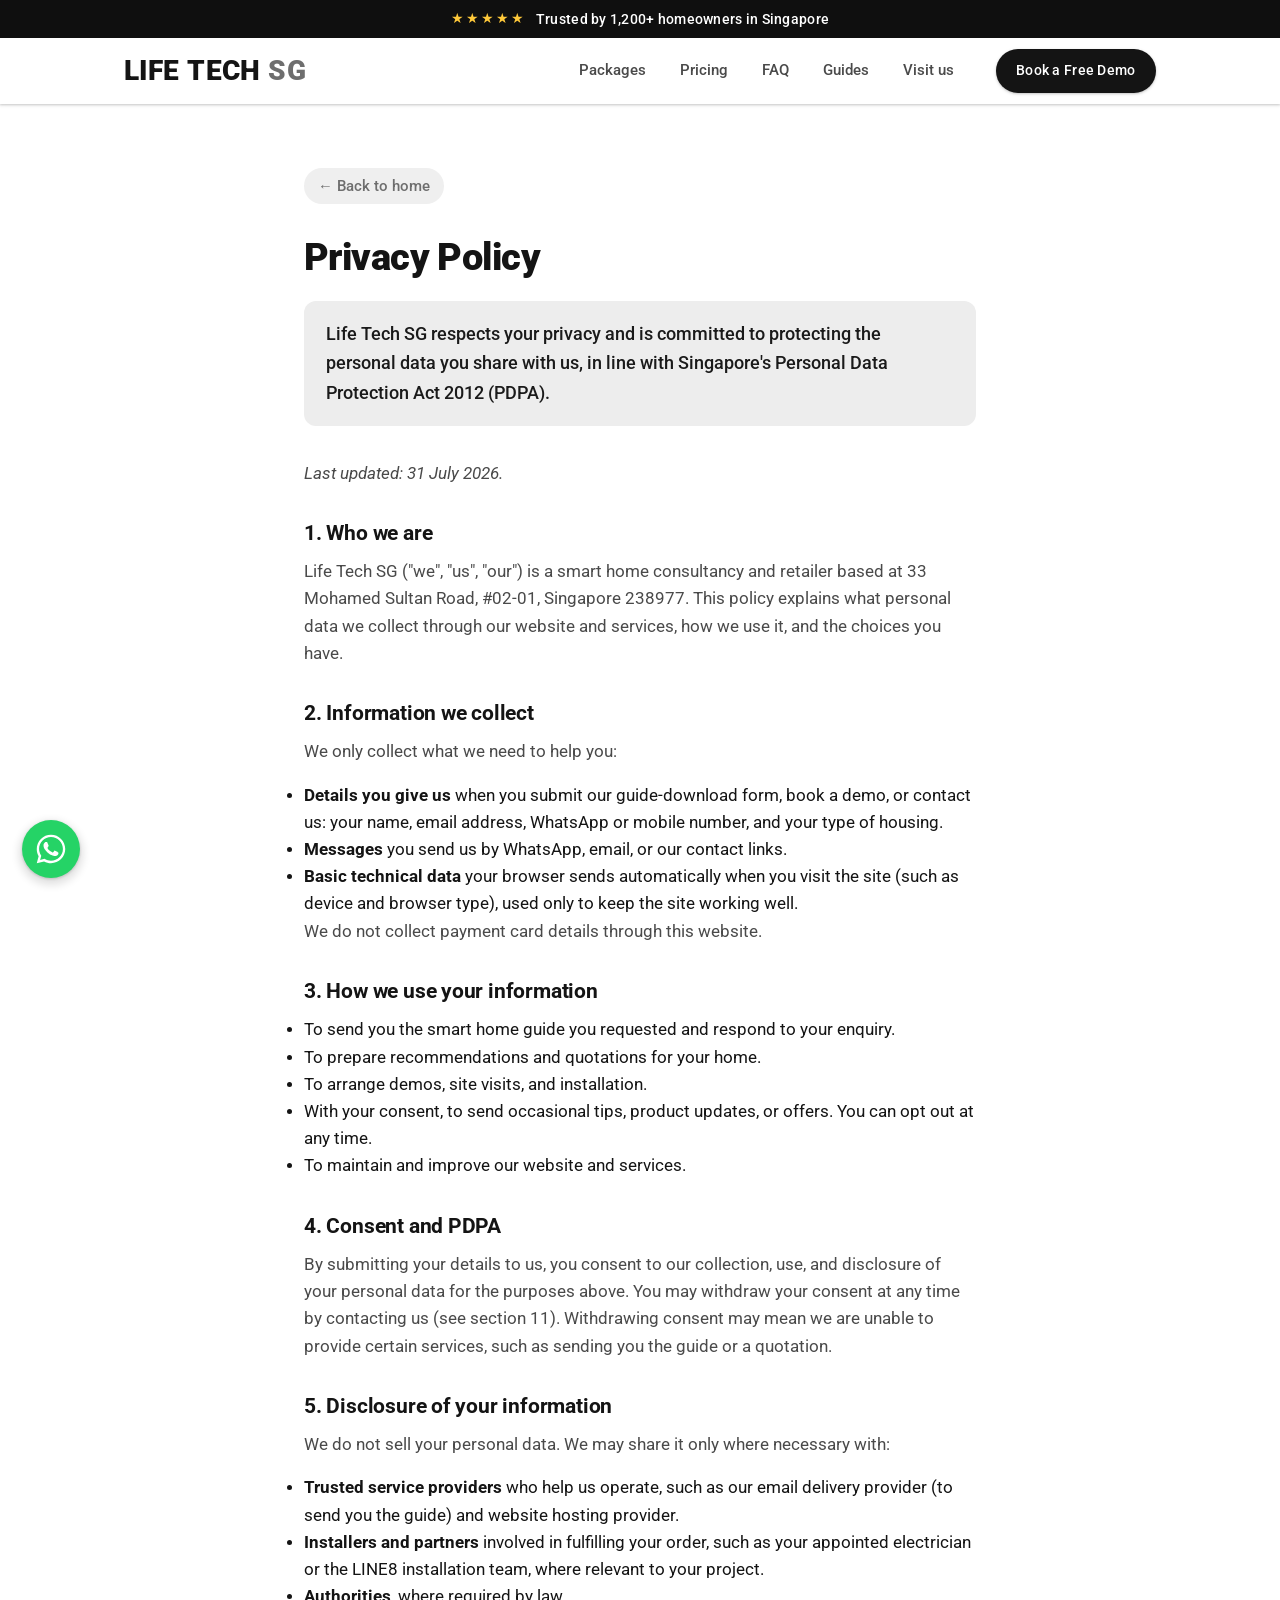
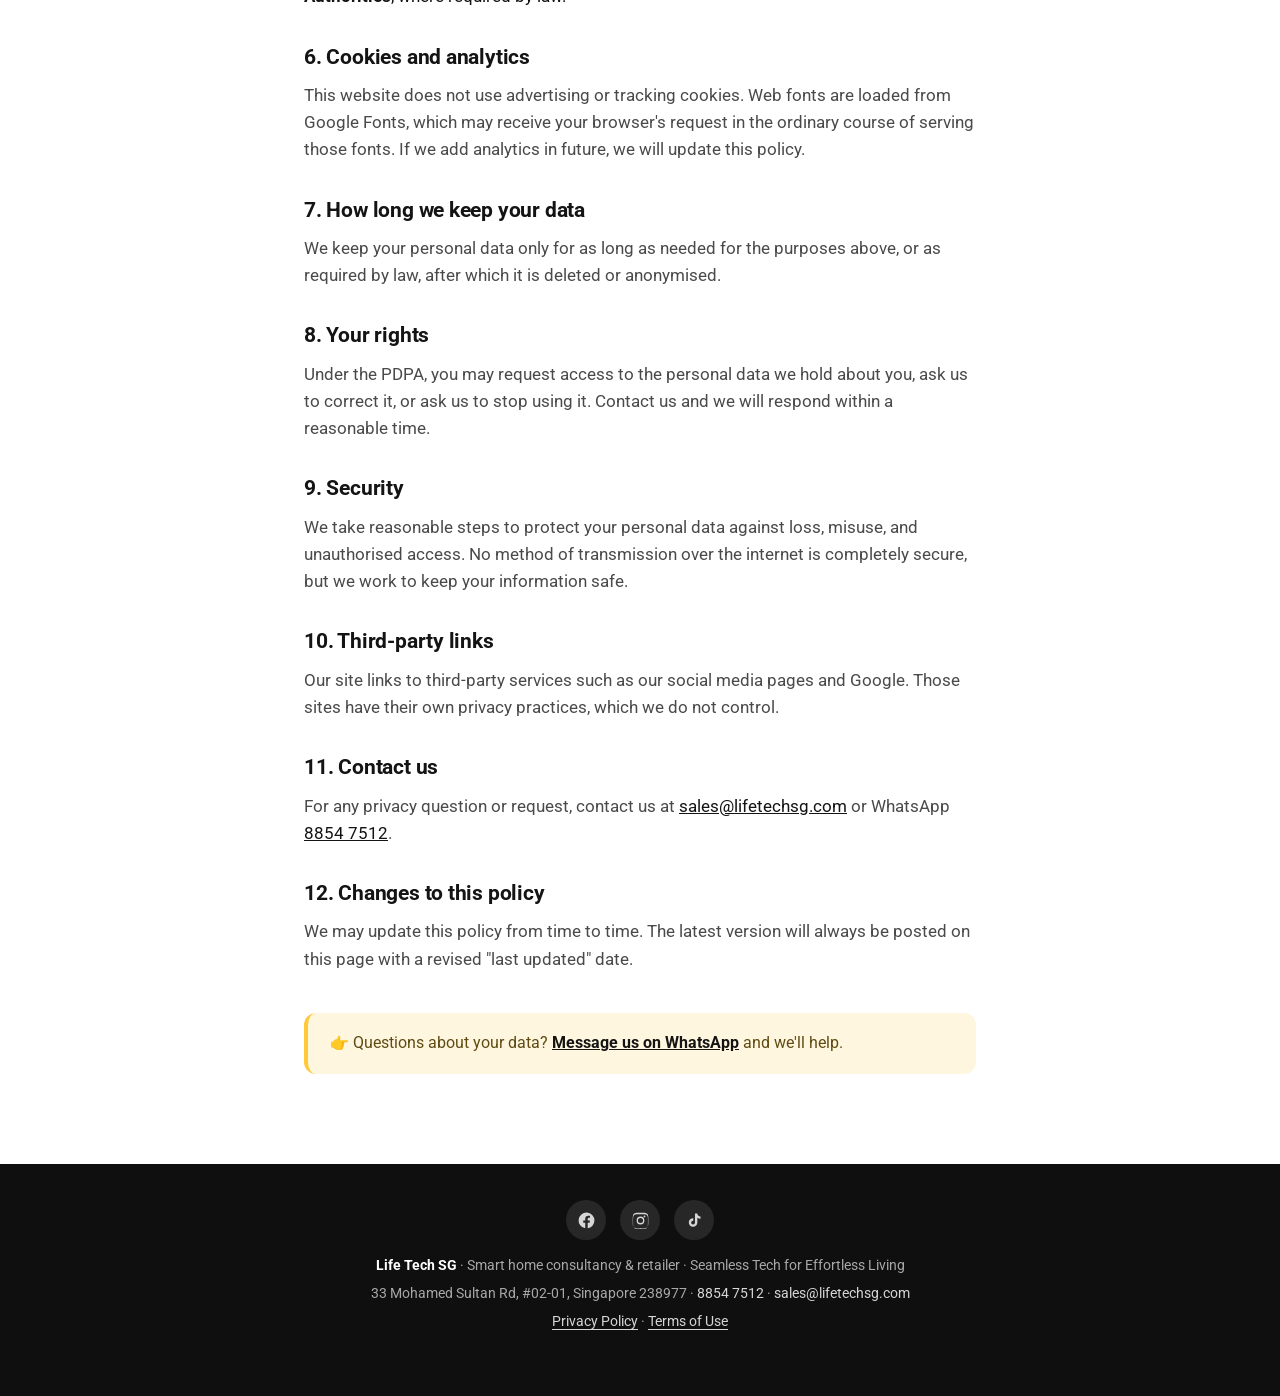
==== privacy.html @ b4c5b86a "Add Privacy Policy and Terms of Use pages, linked in the footer - Add privacy.html (PDPA-aligned) an" ====
<!DOCTYPE html>
<html lang="en">
<head>
  <meta charset="UTF-8">
  <meta name="viewport" content="width=device-width, initial-scale=1.0">
  <title>Privacy Policy | Life Tech SG</title>
  <meta name="description" content="How Life Tech SG collects, uses, and protects your personal data in line with Singapore's Personal Data Protection Act (PDPA).">
  <link rel="preconnect" href="https://fonts.googleapis.com">
  <link rel="preconnect" href="https://fonts.gstatic.com" crossorigin>
  <link href="https://fonts.googleapis.com/css2?family=Roboto:wght@400;500;700;900&display=swap" rel="stylesheet">
  <link rel="stylesheet" href="css/style.css">
  <link rel="icon" href="data:image/svg+xml,<svg xmlns='http://www.w3.org/2000/svg' viewBox='0 0 100 100'><text y='.9em' font-size='90'>🏠</text></svg>">
</head>
<body>

<header class="site-header">
  <div class="trust-bar">
    <div class="container">
      <span class="stars" aria-hidden="true">★★★★★</span>
      <span>Trusted by 1,200+ homeowners in Singapore</span>
    </div>
  </div>
  <div class="container nav-wrap">
    <a href="index.html" class="logo">Life&nbsp;Tech&nbsp;<span>SG</span></a>
    <nav class="site-nav" id="siteNav">
      <a href="index.html#setups">Packages</a>
      <a href="index.html#pricing">Pricing</a>
      <a href="index.html#faq">FAQ</a>
      <a href="index.html#blog">Guides</a>
      <a href="index.html#contact">Visit us</a>
    </nav>
    <a class="btn btn-primary nav-cta" href="https://wa.me/6588547512?text=Hi!%20I'd%20like%20to%20book%20a%20free%20smart%20home%20demo." target="_blank" rel="noopener">Book a Free Demo</a>
    <button class="nav-toggle" id="navToggle" aria-label="Open menu" aria-expanded="false">
      <span></span><span></span><span></span>
    </button>
  </div>
</header>

<article class="article">
  <a class="article-back" href="index.html">← Back to home</a>
  <h1>Privacy Policy</h1>
  <p class="lede">Life Tech SG respects your privacy and is committed to protecting the personal data you share with us, in line with Singapore's Personal Data Protection Act 2012 (PDPA).</p>
  <p><em>Last updated: 31 July 2026.</em></p>

  <h2>1. Who we are</h2>
  <p>Life Tech SG ("we", "us", "our") is a smart home consultancy and retailer based at 33 Mohamed Sultan Road, #02-01, Singapore 238977. This policy explains what personal data we collect through our website and services, how we use it, and the choices you have.</p>

  <h2>2. Information we collect</h2>
  <p>We only collect what we need to help you:</p>
  <ul>
    <li><strong>Details you give us</strong> when you submit our guide-download form, book a demo, or contact us: your name, email address, WhatsApp or mobile number, and your type of housing.</li>
    <li><strong>Messages</strong> you send us by WhatsApp, email, or our contact links.</li>
    <li><strong>Basic technical data</strong> your browser sends automatically when you visit the site (such as device and browser type), used only to keep the site working well.</li>
  </ul>
  <p>We do not collect payment card details through this website.</p>

  <h2>3. How we use your information</h2>
  <ul>
    <li>To send you the smart home guide you requested and respond to your enquiry.</li>
    <li>To prepare recommendations and quotations for your home.</li>
    <li>To arrange demos, site visits, and installation.</li>
    <li>With your consent, to send occasional tips, product updates, or offers. You can opt out at any time.</li>
    <li>To maintain and improve our website and services.</li>
  </ul>

  <h2>4. Consent and PDPA</h2>
  <p>By submitting your details to us, you consent to our collection, use, and disclosure of your personal data for the purposes above. You may withdraw your consent at any time by contacting us (see section 11). Withdrawing consent may mean we are unable to provide certain services, such as sending you the guide or a quotation.</p>

  <h2>5. Disclosure of your information</h2>
  <p>We do not sell your personal data. We may share it only where necessary with:</p>
  <ul>
    <li><strong>Trusted service providers</strong> who help us operate, such as our email delivery provider (to send you the guide) and website hosting provider.</li>
    <li><strong>Installers and partners</strong> involved in fulfilling your order, such as your appointed electrician or the LINE8 installation team, where relevant to your project.</li>
    <li><strong>Authorities</strong>, where required by law.</li>
  </ul>

  <h2>6. Cookies and analytics</h2>
  <p>This website does not use advertising or tracking cookies. Web fonts are loaded from Google Fonts, which may receive your browser's request in the ordinary course of serving those fonts. If we add analytics in future, we will update this policy.</p>

  <h2>7. How long we keep your data</h2>
  <p>We keep your personal data only for as long as needed for the purposes above, or as required by law, after which it is deleted or anonymised.</p>

  <h2>8. Your rights</h2>
  <p>Under the PDPA, you may request access to the personal data we hold about you, ask us to correct it, or ask us to stop using it. Contact us and we will respond within a reasonable time.</p>

  <h2>9. Security</h2>
  <p>We take reasonable steps to protect your personal data against loss, misuse, and unauthorised access. No method of transmission over the internet is completely secure, but we work to keep your information safe.</p>

  <h2>10. Third-party links</h2>
  <p>Our site links to third-party services such as our social media pages and Google. Those sites have their own privacy practices, which we do not control.</p>

  <h2>11. Contact us</h2>
  <p>For any privacy question or request, contact us at <a href="mailto:sales@lifetechsg.com">sales@lifetechsg.com</a> or WhatsApp <a href="https://wa.me/6588547512" target="_blank" rel="noopener">8854 7512</a>.</p>

  <h2>12. Changes to this policy</h2>
  <p>We may update this policy from time to time. The latest version will always be posted on this page with a revised "last updated" date.</p>

  <div class="callout">
    👉 Questions about your data? <a href="https://wa.me/6588547512?text=Hi!%20I%20have%20a%20question%20about%20your%20privacy%20policy." target="_blank" rel="noopener">Message us on WhatsApp</a> and we'll help.
  </div>
</article>

<footer class="site-footer">
  <div class="container footer-wrap">
    <div class="footer-social">
      <a href="https://www.facebook.com/lifetechsg/" target="_blank" rel="noopener" aria-label="Life Tech SG on Facebook"><svg viewBox="0 0 24 24" aria-hidden="true"><path d="M22 12a10 10 0 1 0-11.6 9.9v-7H7.9V12h2.5V9.8c0-2.5 1.5-3.9 3.8-3.9 1.1 0 2.2.2 2.2.2v2.5h-1.3c-1.2 0-1.6.8-1.6 1.6V12h2.8l-.4 2.9h-2.4v7A10 10 0 0 0 22 12z"/></svg></a>
      <a href="https://www.instagram.com/lifetechsg/" target="_blank" rel="noopener" aria-label="Life Tech SG on Instagram"><svg viewBox="0 0 24 24" aria-hidden="true"><path d="M12 2.2c3.2 0 3.6 0 4.9.1 1.2.1 1.8.3 2.2.4.6.2 1 .5 1.4.9.4.4.7.8.9 1.4.2.4.3 1 .4 2.2.1 1.3.1 1.6.1 4.8s0 3.6-.1 4.8c-.1 1.2-.3 1.8-.4 2.2-.2.6-.5 1-.9 1.4-.4.4-.8.7-1.4.9-.4.2-1 .3-2.2.4-1.3.1-1.6.1-4.9.1s-3.6 0-4.9-.1c-1.2-.1-1.8-.3-2.2-.4-.6-.2-1-.5-1.4-.9-.4-.4-.7-.8-.9-1.4-.2-.4-.3-1-.4-2.2C2.2 15.6 2.2 15.2 2.2 12s0-3.6.1-4.8c.1-1.2.3-1.8.4-2.2.2-.6.5-1 .9-1.4.4-.4.8-.7 1.4-.9.4-.2 1-.3 2.2-.4C8.4 2.2 8.8 2.2 12 2.2zm0 1.8c-3.1 0-3.5 0-4.7.1-1.1.1-1.7.2-2.1.4-.5.2-.9.4-1.3.8-.4.4-.6.8-.8 1.3-.2.4-.3 1-.4 2.1-.1 1.2-.1 1.6-.1 4.6s0 3.4.1 4.6c.1 1.1.2 1.7.4 2.1.2.5.4.9.8 1.3.4.4.8.6 1.3.8.4.2 1 .3 2.1.4 1.2.1 1.6.1 4.7.1s3.5 0 4.7-.1c1.1-.1 1.7-.2 2.1-.4.5-.2.9-.4 1.3-.8.4-.4.6-.8.8-1.3.2-.4.3-1 .4-2.1.1-1.2.1-1.6.1-4.6s0-3.4-.1-4.6c-.1-1.1-.2-1.7-.4-2.1-.2-.5-.4-.9-.8-1.3-.4-.4-.8-.6-1.3-.8-.4-.2-1-.3-2.1-.4-1.2-.1-1.6-.1-4.7-.1zm0 3.1a4.9 4.9 0 1 1 0 9.8 4.9 4.9 0 0 1 0-9.8zm0 8.1a3.2 3.2 0 1 0 0-6.4 3.2 3.2 0 0 0 0 6.4zm6.2-8.3a1.15 1.15 0 1 1-2.3 0 1.15 1.15 0 0 1 2.3 0z"/></svg></a>
      <a href="https://www.tiktok.com/@lifetechsg" target="_blank" rel="noopener" aria-label="Life Tech SG on TikTok"><svg viewBox="0 0 24 24" aria-hidden="true"><path d="M16.6 5.8a4.3 4.3 0 0 1-1-2.8h-3v11.6a2.4 2.4 0 1 1-2.1-2.4V9.1a5.4 5.4 0 1 0 5.1 5.4V8.6a7.3 7.3 0 0 0 4 1.2V6.9a4.3 4.3 0 0 1-3-1.1z"/></svg></a>
    </div>
    <p><strong>Life Tech SG</strong> &middot; Smart home consultancy &amp; retailer &middot; Seamless Tech for Effortless Living</p>
    <p>33 Mohamed Sultan Rd, #02-01, Singapore 238977 &middot; <a href="https://wa.me/6588547512" target="_blank" rel="noopener">8854 7512</a> &middot; <a href="mailto:sales@lifetechsg.com">sales@lifetechsg.com</a></p>
    <p class="footer-legal"><a href="privacy.html">Privacy Policy</a> &middot; <a href="terms.html">Terms of Use</a></p>
  </div>
</footer>

<a class="wa-fab" href="https://wa.me/6588547512?text=Hi!%20I'd%20like%20to%20find%20out%20more%20about%20smart%20home%20packages." target="_blank" rel="noopener" aria-label="Chat with us on WhatsApp">
  <svg viewBox="0 0 32 32" width="30" height="30" fill="#fff" aria-hidden="true"><path d="M16 .8C7.6.8.8 7.6.8 16c0 2.7.7 5.3 2 7.6L.8 31.2l7.8-2c2.2 1.2 4.7 1.9 7.4 1.9 8.4 0 15.2-6.8 15.2-15.1C31.2 7.6 24.4.8 16 .8zm0 27.7c-2.3 0-4.6-.6-6.5-1.8l-.5-.3-4.6 1.2 1.2-4.5-.3-.5c-1.3-2-2-4.4-2-6.8C3.3 9 9 3.3 16 3.3S28.7 9 28.7 16 23 28.5 16 28.5zm7-9.5c-.4-.2-2.3-1.1-2.6-1.2-.4-.1-.6-.2-.9.2-.3.4-1 1.2-1.2 1.5-.2.3-.4.3-.8.1-.4-.2-1.6-.6-3.1-1.9-1.1-1-1.9-2.3-2.1-2.6-.2-.4 0-.6.2-.8.2-.2.4-.4.5-.7.2-.2.2-.4.4-.7.1-.3.1-.5 0-.7-.1-.2-.9-2.1-1.2-2.9-.3-.8-.6-.7-.9-.7h-.8c-.3 0-.7.1-1.1.5-.4.4-1.4 1.3-1.4 3.3s1.4 3.8 1.6 4.1c.2.3 2.8 4.3 6.8 6 .9.4 1.7.7 2.2.8 1 .3 1.8.3 2.5.2.8-.1 2.3-.9 2.6-1.8.3-.9.3-1.7.2-1.8-.1-.2-.4-.3-.8-.5z"/></svg>
</a>

<script src="js/main.js"></script>
</body>
</html>
---- css/style.css ----
/* ============ Life Tech SG, Material Design styles (monochrome) ============ */

:root {
  /* Material color roles, black and white base */
  --md-primary: #141414;
  --md-on-primary: #ffffff;
  --md-primary-container: #ededed;
  --md-on-primary-container: #1a1a1a;
  --md-surface: #ffffff;
  --md-surface-container: #f6f6f6;
  --md-surface-variant: #efefef;
  --md-outline: #e0e0e0;
  --md-ink: #141414;
  --md-ink-soft: #4a4a4a;
  --md-ink-faint: #6e6e6e;
  --md-dark: #0f0f0f;
  --wa-green: #25d366;

  --radius-card: 16px;
  --radius-btn: 999px;

  /* Material elevation */
  --elev-1: 0 1px 2px rgba(0, 0, 0, 0.14), 0 1px 3px 1px rgba(0, 0, 0, 0.08);
  --elev-2: 0 1px 2px rgba(0, 0, 0, 0.16), 0 2px 6px 2px rgba(0, 0, 0, 0.10);
  --elev-3: 0 4px 8px 3px rgba(0, 0, 0, 0.12), 0 1px 3px rgba(0, 0, 0, 0.18);

  --font: 'Roboto', -apple-system, BlinkMacSystemFont, 'Segoe UI', sans-serif;
}

* { margin: 0; padding: 0; box-sizing: border-box; }

/* Force light form controls even when the visitor's OS/browser is in dark mode,
   so Chromium doesn't render autofilled inputs with its dark green theme. */
html { scroll-behavior: smooth; color-scheme: light; }

body {
  font-family: var(--font);
  color: var(--md-ink);
  background: var(--md-surface);
  line-height: 1.65;
  font-size: 16.5px;
  -webkit-font-smoothing: antialiased;
}

.container { max-width: 1080px; margin: 0 auto; padding: 0 24px; }
.container.narrow { max-width: 760px; }
.center { text-align: center; margin-top: 32px; }

h1, h2, h3 { line-height: 1.22; letter-spacing: -0.01em; }
h2 { font-size: clamp(1.6rem, 3.4vw, 2.2rem); font-weight: 700; }
h3 { font-size: 1.12rem; font-weight: 700; }
a { color: var(--md-ink); }

.section { padding: 84px 0; }
.section-title { text-align: center; margin-bottom: 14px; }
.section-sub { text-align: center; color: var(--md-ink-soft); max-width: 560px; margin: 0 auto 40px; }

/* ---- Material buttons ---- */
.btn {
  display: inline-block;
  font-weight: 500;
  letter-spacing: 0.02em;
  text-decoration: none;
  border-radius: var(--radius-btn);
  padding: 12px 28px;
  transition: box-shadow 0.2s ease, background 0.2s ease, transform 0.15s ease;
}
.btn-primary {
  background: var(--md-primary);
  color: var(--md-on-primary);
  box-shadow: var(--elev-1);
}
.btn-primary:hover { background: #2e2e2e; box-shadow: var(--elev-2); }
.btn-primary:active { box-shadow: none; }
.btn-lg { padding: 16px 36px; font-size: 1.05rem; }
/* Secondary CTA: reads as a text link with a black underline, not a button,
   so it can't be mistaken for a filled button in the spacing */
.btn-text {
  color: var(--md-ink); font-weight: 600; padding: 12px 2px;
  text-decoration: underline; text-decoration-color: var(--md-ink);
  text-decoration-thickness: 2px; text-underline-offset: 5px;
}
.btn-text:hover { background: none; text-decoration-color: var(--md-ink-faint); }

/* ---- Trust bar ---- */
.trust-bar {
  background: var(--md-dark);
  color: var(--md-on-primary);
  font-size: 0.85rem;
  font-weight: 500;
  letter-spacing: 0.02em;
}
.trust-bar .container {
  display: flex; align-items: center; justify-content: center;
  gap: 10px; padding-top: 7px; padding-bottom: 7px;
}
.trust-bar .stars { color: #ffc93a; letter-spacing: 2px; font-size: 0.9rem; }

/* ---- Header / nav ---- */
.site-header {
  position: sticky; top: 0; z-index: 50;
  background: var(--md-surface);
  box-shadow: var(--elev-1);
}
.nav-wrap { display: flex; align-items: center; gap: 28px; height: 66px; }
.logo {
  font-weight: 900; font-size: clamp(1.35rem, 2.4vw, 1.75rem); color: var(--md-ink);
  text-decoration: none; letter-spacing: 0.015em; text-transform: uppercase;
}
.logo span { color: var(--md-ink-faint); }
.site-nav { display: flex; gap: 6px; margin-left: auto; }
.site-nav a {
  color: var(--md-ink-soft); text-decoration: none; font-weight: 500; font-size: 0.94rem;
  padding: 8px 14px; border-radius: var(--radius-btn);
  transition: background 0.15s, color 0.15s;
}
.site-nav a:hover { color: var(--md-ink); background: var(--md-primary-container); }
.nav-cta { font-size: 0.9rem; padding: 10px 20px; white-space: nowrap; }
.nav-toggle { display: none; background: none; border: 0; cursor: pointer; padding: 8px; border-radius: 50%; }
.nav-toggle:hover { background: var(--md-surface-variant); }
.nav-toggle span {
  display: block; width: 22px; height: 2px; background: var(--md-ink);
  margin: 5px 0; border-radius: 2px;
}

/* ---- Image placeholders ---- */
.img-ph {
  display: flex; flex-direction: column; align-items: center; justify-content: center;
  gap: 10px; text-align: center;
  background: var(--md-surface-variant);
  border: 2px dashed var(--md-outline);
  border-radius: var(--radius-card);
  color: var(--md-ink-faint);
  font-size: 0.85rem;
  padding: 18px;
  min-height: 180px;
}
.img-ph svg { opacity: 0.55; }
.img-ph span { max-width: 260px; }
.img-ph-sm { min-height: 120px; margin-bottom: 18px; font-size: 0.8rem; }
.img-ph-thumb { min-height: 120px; margin-bottom: 16px; font-size: 0.8rem; }
.hero-img { min-height: 380px; }
.guide-img { min-height: 280px; }

/* ---- Lead magnet banner ---- */
.lead-banner {
  background: var(--md-dark);
  color: #e8e8e8;
  padding: 44px 0 48px;
}
.lead-wrap {
  display: grid; grid-template-columns: 0.9fr 1.1fr;
  gap: 44px; align-items: center;
}
.lead-kicker {
  display: inline-block;
  color: #ffc93a; font-size: 0.78rem; font-weight: 700;
  letter-spacing: 0.12em; text-transform: uppercase; margin-bottom: 10px;
}
.lead-copy h2 { color: #fff; font-size: clamp(1.4rem, 2.8vw, 1.9rem); margin-bottom: 12px; }
.lead-copy > p { color: #b5b5b5; font-size: 0.97rem; }
.lead-points { list-style: none; margin-top: 14px; }
.lead-points li { padding: 3px 0; color: #d6d6d6; font-size: 0.9rem; }
.lead-points li::before { content: '✓  '; color: #ffc93a; font-weight: 700; }

.lead-form { min-width: 0; }
.lead-fields {
  display: grid; grid-template-columns: 1fr 1fr; gap: 14px 16px; margin-bottom: 16px;
}
.lead-field { display: flex; flex-direction: column; min-width: 0; }
.lead-field label {
  font-size: 0.78rem; font-weight: 500; letter-spacing: 0.04em;
  color: #cfcfcf; margin-bottom: 6px;
}
.lead-field input, .lead-field select {
  font-family: var(--font); font-size: 0.95rem; color: var(--md-ink);
  background: #fff; border: 2px solid transparent; border-radius: 10px;
  padding: 11px 14px; outline: none; width: 100%;
  color-scheme: light; /* keep autofill light so the box-shadow trick below covers it */
  transition: border-color 0.15s, box-shadow 0.15s;
}
.lead-field select:invalid, .lead-field select option[value=""] { color: var(--md-ink-faint); }
.lead-field input:focus, .lead-field select:focus { box-shadow: 0 0 0 3px rgba(255, 201, 58, 0.45); }
/* Keep browser autofill from tinting fields green on the dark banner.
   Chrome paints its own background; the giant inset shadow covers it, and
   !important beats the UA stylesheet. The focus rule must re-include the
   inset shadow because box-shadow is not additive. */
.lead-field input:-webkit-autofill,
.lead-field input:-webkit-autofill:hover,
.lead-field input:-webkit-autofill:active,
.lead-field select:-webkit-autofill,
.lead-field select:-webkit-autofill:hover {
  -webkit-box-shadow: 0 0 0 1000px #ffffff inset !important;
  box-shadow: 0 0 0 1000px #ffffff inset !important;
  -webkit-text-fill-color: #141414 !important;
  caret-color: #141414;
  background-color: #ffffff !important;
  transition: background-color 9999999s ease-out 0s;
}
.lead-field input:-webkit-autofill:focus,
.lead-field select:-webkit-autofill:focus {
  -webkit-box-shadow: 0 0 0 3px rgba(255, 201, 58, 0.45), 0 0 0 1000px #ffffff inset !important;
  box-shadow: 0 0 0 3px rgba(255, 201, 58, 0.45), 0 0 0 1000px #ffffff inset !important;
  -webkit-text-fill-color: #141414 !important;
}
.lead-field input.is-invalid, .lead-field select.is-invalid { border-color: #ff6b5e; }
.lead-error { color: #ffb0a8; font-size: 0.78rem; margin-top: 5px; }
.lead-submit { width: 100%; background: #fff; color: var(--md-ink); font-weight: 700; }
.lead-submit:hover { background: #e9e9e9; }
.lead-submit[disabled] { opacity: 0.6; cursor: wait; }
.lead-privacy { margin-top: 10px; font-size: 0.78rem; color: #8f8f8f; text-align: center; }
.lead-success { grid-column: 2; }
.lead-success h3 { color: #fff; margin-bottom: 8px; }
.lead-success p { color: #b5b5b5; font-size: 0.95rem; }
.lead-success a { color: #ffc93a; font-weight: 700; }

/* ---- Real images ---- */
.hero-photo {
  display: block; width: 100%; aspect-ratio: 4 / 3; object-fit: cover;
  border-radius: var(--radius-card); box-shadow: var(--elev-2);
}
.tier-img {
  /* Full-bleed lifestyle photo across the top of the card, pulled out to the
     inner edge of the card padding and border */
  display: block; width: calc(100% + 48px); height: 200px; object-fit: cover;
  margin: -26px -24px 20px; border-radius: 14px 14px 0 0; background: #000;
}
.tier-featured .tier-img { width: calc(100% + 50px); margin: -26px -25px 20px; }
img.pkg-img {
  display: block; width: 100%; min-height: 0; padding: 0;
  border: none; border-bottom: 1px solid var(--md-outline); background: #fff;
}
.img-contain { object-fit: contain; padding: 14px; }
.img-cover { object-fit: cover; }
.guide-photo {
  display: block; width: 100%; object-fit: contain;
  background: #fff; border: 1px solid var(--md-outline);
  border-radius: var(--radius-card); padding: 16px;
}
.contact-img {
  display: block; width: 100%; aspect-ratio: 16 / 9; object-fit: cover;
  border-radius: 12px; margin-bottom: 16px;
}
.blog-thumb {
  display: block; width: 100%; aspect-ratio: 16 / 9; object-fit: cover;
  border-radius: 12px; margin-bottom: 16px; background: var(--md-surface-variant);
}
.article-hero {
  display: block; width: 100%; aspect-ratio: 16 / 7; object-fit: cover;
  border-radius: var(--radius-card); margin: 8px 0 28px;
  background: var(--md-surface-variant);
}

/* ---- Reels marquee ---- */
.reel-marquee {
  overflow: hidden; background: var(--md-surface);
  padding: 26px 0 30px; border-bottom: 1px solid var(--md-outline);
}
.reel-title {
  text-align: center; font-size: 0.8rem; font-weight: 700;
  letter-spacing: 0.18em; text-transform: uppercase;
  color: var(--md-ink-faint); margin-bottom: 20px;
}
.reel-track {
  display: flex; width: max-content;
  will-change: transform; /* promote to its own layer for smooth mobile scroll */
}
/* Single row of all six reels. The group is twice as wide as the old two-row
   layout, so the duration is doubled to keep the same calm scroll speed. */
.reel-track-a { animation: reelScrollA 110s linear infinite; }
/* Only pause on hover-capable pointers; a tap on touch must never freeze it */
@media (hover: hover) {
  .reel-track:hover { animation-play-state: paused; }
}
.reel-track video {
  height: 220px; width: auto; /* natural aspect ratio, no cropping */
  border-radius: 16px; box-shadow: var(--elev-1); background: #000;
  margin-right: 16px; /* uniform spacing keeps the one-group loop seamless */
}
/* The track holds 3 identical groups; shifting exactly one group loops seamlessly */
@keyframes reelScrollA {
  from { transform: translateX(0); }
  to { transform: translateX(-33.3333%); }
}

/* ---- Hero ---- */
.hero {
  background:
    radial-gradient(900px 480px at 85% -10%, rgba(0, 0, 0, 0.07), transparent 60%),
    linear-gradient(180deg, var(--md-surface-container), var(--md-surface));
  padding: 84px 0 90px;
}
.hero-grid {
  display: grid; grid-template-columns: 1.05fr 0.95fr;
  gap: 48px; align-items: center;
}
.eyebrow {
  display: inline-block;
  background: #fdf0d0; color: #6f5200;
  font-weight: 500; font-size: 0.82rem;
  padding: 7px 16px; border-radius: var(--radius-btn); margin-bottom: 24px;
  letter-spacing: 0.02em;
}
.hero h1 {
  font-size: clamp(2.2rem, 5vw, 3.4rem);
  font-weight: 900;
  letter-spacing: -0.02em;
}
.hero h1 em { font-style: normal; border-bottom: 6px solid var(--md-ink); }
.hero-sub {
  max-width: 560px; margin: 20px 0 30px;
  font-size: 1.08rem; color: var(--md-ink-soft);
}
.hero-actions { display: flex; flex-wrap: wrap; gap: 14px; align-items: center; }
.hero-proof {
  display: flex; flex-wrap: wrap; gap: 8px 24px;
  list-style: none; margin-top: 34px; color: var(--md-ink-faint); font-size: 0.9rem;
}
.hero-proof li::before { content: '✓  '; color: var(--md-ink); font-weight: 700; }

/* ---- Problem ---- */
.section-problem { background: var(--md-dark); color: #e8e8e8; }
.section-problem h2 { color: #fff; margin-bottom: 18px; }
.section-problem p { color: #b5b5b5; margin-bottom: 14px; max-width: 640px; }

/* ---- Guide ---- */
.guide-grid {
  display: grid; grid-template-columns: 1.1fr 0.9fr; gap: 44px; align-items: center;
}
.guide-grid h2 { margin-bottom: 16px; }
.guide-grid p { color: var(--md-ink-soft); margin-bottom: 14px; }
.guide-badges {
  display: grid; grid-template-columns: repeat(3, 1fr); gap: 20px; margin-top: 44px;
}
.badge-card {
  background: var(--md-surface-container);
  border-radius: var(--radius-card); padding: 26px 22px;
}
.badge-icon { font-size: 1.7rem; display: block; margin-bottom: 12px; }
.badge-card h3 { margin-bottom: 8px; }
.badge-card p { font-size: 0.93rem; color: var(--md-ink-soft); }

/* ---- Steps ---- */
.section-steps { background: var(--md-surface-container); }
.steps {
  display: grid; grid-template-columns: repeat(4, 1fr); gap: 22px;
  list-style: none; margin-top: 44px;
}
.steps li {
  background: var(--md-surface); border-radius: var(--radius-card);
  padding: 26px 22px; box-shadow: var(--elev-1);
}
.step-num {
  display: inline-flex; align-items: center; justify-content: center;
  width: 40px; height: 40px; border-radius: 50%;
  background: #ffc93a; color: var(--md-ink);
  font-weight: 700; margin-bottom: 14px;
}
.steps h3 { margin-bottom: 8px; }
.steps p { font-size: 0.93rem; color: var(--md-ink-soft); }

.callout {
  margin-top: 36px;
  background: #fff6df;
  border-left: 4px solid #ffc93a;
  border-radius: 12px; padding: 18px 22px;
  font-size: 0.97rem; color: #5f4a12;
}
.callout a { color: #5f4a12; }
.callout-upgrade { margin: 44px 0 12px; }

/* ---- Setup tiers ---- */
/* Tier color identities: Starter teal, Essential sky blue, Premium coral, add-on gold */
.tier-starter, .tb-starter { --tc: #00796b; --tc-bg: #d6eeea; --tc-ink: #00564d; }
.tier-essential, .tb-essential { --tc: #0277bd; --tc-bg: #dcf0fb; --tc-ink: #01476f; }
.tier-premium, .tb-premium { --tc: #d84315; --tc-bg: #fbe3da; --tc-ink: #96290a; }
.tier-addon, .tb-addon { --tc: #997405; --tc-bg: #fdf0d0; --tc-ink: #6f5200; }

.tier-grid {
  display: grid; grid-template-columns: repeat(3, 1fr); gap: 22px; margin-top: 44px;
}
.tier-card {
  position: relative;
  border-radius: var(--radius-card);
  padding: 26px 24px;
  background: var(--md-surface);
  border: 2px solid var(--tc, var(--md-primary));
  box-shadow: var(--elev-1);
  display: flex; flex-direction: column;
  transition: box-shadow 0.2s;
}
.tier-card:hover { box-shadow: var(--elev-2); }
.tier-featured { border-width: 3px; }
.tier-flag {
  position: absolute; top: -13px; left: 50%; transform: translateX(-50%);
  background: var(--tc, var(--md-ink)); color: var(--md-on-primary);
  font-size: 0.75rem; font-weight: 500; letter-spacing: 0.05em;
  padding: 4px 14px; border-radius: var(--radius-btn); white-space: nowrap;
  box-shadow: var(--elev-1);
}
.tier-card h3 { font-size: 1.3rem; color: var(--tc-ink, var(--md-ink)); }
.tier-price { color: var(--md-ink-faint); margin: 6px 0 14px; }
.tier-price strong { color: var(--tc, var(--md-ink)); font-size: 1.6rem; font-weight: 900; }
.tier-card > p:not(.tier-price):not(.tier-flag) { color: var(--md-ink-soft); font-size: 0.95rem; margin-bottom: 16px; }
.tier-card ul { list-style: none; margin-top: auto; }
.tier-card li { padding: 6px 0; font-size: 0.93rem; color: var(--md-ink-soft); }
.tier-card li::before { content: '✓  '; color: var(--tc, var(--md-ink)); font-weight: 700; }

/* ---- Tier badges ---- */
.tier-badge {
  display: inline-block;
  background: var(--tc); color: #ffffff;
  font-size: 0.72rem; font-weight: 700; letter-spacing: 0.05em; text-transform: uppercase;
  padding: 4px 13px; border-radius: var(--radius-btn);
  vertical-align: middle;
}
.setups-note { text-align: center; margin-top: 34px; color: var(--md-ink-soft); }

/* ---- Pricing tabs ---- */
.section-pricing { background: var(--md-surface-container); }
.size-tabs {
  display: flex; justify-content: center; gap: 10px; flex-wrap: wrap; margin-bottom: 38px;
}
.size-tab {
  font-family: var(--font); font-size: 0.95rem; font-weight: 500;
  padding: 10px 26px; border-radius: var(--radius-btn); cursor: pointer;
  border: 1px solid var(--md-outline); background: var(--md-surface); color: var(--md-ink-soft);
  transition: 0.15s;
}
.size-tab:hover { border-color: var(--md-ink); color: var(--md-ink); }
.size-tab.is-active {
  background: var(--md-primary); border-color: var(--md-primary);
  color: var(--md-on-primary); box-shadow: var(--elev-1);
}

.size-panel { animation: fadeIn 0.25s ease; }
@keyframes fadeIn { from { opacity: 0; transform: translateY(6px); } to { opacity: 1; transform: none; } }

.table-heading { margin: 40px 0 20px; }
.panel-note { margin: 18px 2px 0; color: var(--md-ink-faint); font-size: 0.92rem; }

/* ---- Package cards (one image per tier/bundle) ---- */
.pkg-grid { display: grid; gap: 20px; }
.pkg-grid-2 { grid-template-columns: repeat(2, 1fr); }
/* Flex (not grid) so a partial last row — e.g. the 2 leftover Premium bundles —
   stays centred instead of hugging the left. Three per row on desktop. */
.pkg-grid-3 { display: flex; flex-wrap: wrap; justify-content: center; }
.pkg-grid-3 > * { flex: 0 1 calc((100% - 40px) / 3); min-width: 0; }
.pkg-card {
  background: var(--md-surface);
  border-radius: var(--radius-card);
  border: 2px solid var(--tc, var(--md-primary));
  box-shadow: var(--elev-1);
  overflow: hidden;
  display: flex; flex-direction: column;
  transition: box-shadow 0.2s, transform 0.15s;
}
.pkg-card:hover { box-shadow: var(--elev-2); transform: translateY(-2px); }
.pkg-img {
  border-radius: 0; border: none;
  border-bottom: 2px dashed var(--md-outline);
  min-height: 0; width: 100%;
}
.pkg-img-wide { aspect-ratio: 21 / 9; }
.pkg-img-sq { aspect-ratio: 1 / 1; }
.pkg-body {
  padding: 18px 20px 20px; display: flex; flex-direction: column; flex: 1;
}
.pkg-body .tier-badge { align-self: flex-start; margin-bottom: 8px; }
.pkg-body h4 { font-size: 1.08rem; font-weight: 700; color: var(--tc-ink, var(--md-ink)); margin-bottom: 6px; }
.pkg-desc { font-size: 0.9rem; color: var(--md-ink-soft); margin-bottom: 12px; }
.pkg-perk { font-size: 0.8rem; color: var(--md-ink-faint); margin-bottom: 12px; }
.pkg-perk::before { content: '\1F381  '; }
.pkg-price { margin-top: auto; font-weight: 900; font-size: 1.5rem; color: var(--tc, var(--md-ink)); }
.nett { font-size: 0.6em; font-weight: 500; color: #9a9a9a; letter-spacing: 0.02em; }

/* LINE8 premium colour swatches */
.line8-colours-heading { margin: 40px 0 2px; font-size: 1.15rem; font-weight: 700; }
/* All 10 finishes in a single row on desktop; kept small since the source
   swatch images are low-res and would blur if scaled up. */
.line8-swatches {
  display: grid; grid-template-columns: repeat(10, 1fr); gap: 10px;
}
.swatch { margin: 0; text-align: center; }
.swatch img {
  width: 100%; aspect-ratio: 5 / 4; object-fit: cover;
  border-radius: 8px; box-shadow: var(--elev-1);
  background: var(--md-surface-container);
}
.swatch figcaption {
  margin-top: 6px; font-size: 0.72rem; font-weight: 500; color: var(--md-ink-soft);
  line-height: 1.3;
}
@media (max-width: 820px) { .line8-swatches { grid-template-columns: repeat(5, 1fr); } }
@media (max-width: 460px) { .line8-swatches { grid-template-columns: repeat(3, 1fr); } }

.perks { display: grid; grid-template-columns: repeat(3, 1fr); gap: 18px; margin-top: 40px; }
.perk {
  background: var(--md-surface); border-radius: var(--radius-card);
  padding: 18px 20px; font-size: 0.9rem; color: var(--md-ink-soft);
  box-shadow: var(--elev-1);
}
.perk span { display: block; font-size: 1.4rem; margin-bottom: 8px; }

/* ---- Google reviews ---- */
.section-reviews { background: var(--md-surface-container); }
/* Auto-scrolling review roll (mirrors the reels marquee). */
.reviews-marquee { overflow: hidden; margin: 40px 0 8px; }
.reviews-marquee:empty { display: none; }
.reviews-track {
  display: flex; width: max-content;
  animation: reviewScroll 90s linear infinite;
  will-change: transform; /* own layer for smooth scrolling */
}
.reviews-group { display: flex; gap: 20px; padding-right: 20px; }
/* Pause on hover (mouse) and while held down (touch); a tap never freezes it. */
@media (hover: hover) {
  .reviews-track:hover { animation-play-state: paused; }
}
.reviews-track.is-held { animation-play-state: paused; }
/* Shifting exactly one group width loops the two identical groups seamlessly. */
@keyframes reviewScroll {
  from { transform: translateX(0); }
  to { transform: translateX(-50%); }
}
.review-card {
  flex: none; width: 320px; display: flex; flex-direction: column;
  background: var(--md-surface); border-radius: var(--radius-card);
  box-shadow: var(--elev-1); padding: 22px 22px 20px;
}
.review-top { display: flex; align-items: center; gap: 12px; margin-bottom: 12px; }
.review-avatar {
  position: relative; width: 46px; height: 46px; border-radius: 14px; flex: none;
  display: flex; align-items: center; justify-content: center; overflow: hidden;
  font-weight: 700; color: #fff; font-size: 1.05rem;
}
.review-photo {
  position: absolute; inset: 0; width: 100%; height: 100%; object-fit: cover;
  border-radius: inherit;
}
.review-who { min-width: 0; display: flex; flex-direction: column; }
.review-name { font-weight: 700; font-size: 0.98rem; }
.review-when { color: var(--md-ink-faint); font-size: 0.8rem; margin-top: 2px; }
.review-stars { color: #ffb400; letter-spacing: 1px; font-size: 0.95rem; margin-bottom: 8px; display: block; }
.review-text {
  color: var(--md-ink-soft); font-size: 0.93rem; line-height: 1.6; margin: 0;
  display: -webkit-box; -webkit-box-orient: vertical; -webkit-line-clamp: 8;
  overflow: hidden;
}
/* Attached-photo thumbnails, shown as small squircles above the review text. */
.review-photos { display: flex; flex-wrap: wrap; gap: 8px; margin: 4px 0 12px; }
.review-thumb {
  width: 58px; height: 58px; padding: 0; border: 0; border-radius: 14px;
  overflow: hidden; cursor: pointer; background: var(--md-surface-container);
  box-shadow: var(--elev-1); transition: transform 0.15s ease;
}
.review-thumb:hover { transform: scale(1.05); }
.review-thumb img { width: 100%; height: 100%; object-fit: cover; display: block; }
.review-source { margin-top: auto; padding-top: 14px; display: flex; align-items: center; gap: 6px; color: var(--md-ink-faint); font-size: 0.78rem; }
.review-source svg { width: 15px; height: 15px; }
/* Photo lightbox */
.review-lightbox {
  position: fixed; inset: 0; z-index: 2000; display: flex;
  align-items: center; justify-content: center; padding: 24px;
  background: rgba(0, 0, 0, 0.85);
}
.review-lightbox[hidden] { display: none; }
.review-lightbox img {
  max-width: 100%; max-height: 100%; border-radius: 10px;
  box-shadow: 0 12px 48px rgba(0, 0, 0, 0.5);
}
.review-lightbox-close {
  position: absolute; top: 16px; right: 20px; width: 44px; height: 44px;
  background: rgba(255, 255, 255, 0.15); color: #fff; border: 0;
  border-radius: 50%; font-size: 1.8rem; line-height: 1; cursor: pointer;
}
.review-lightbox-close:hover { background: rgba(255, 255, 255, 0.28); }

/* ---- Vision ---- */
.section-vision { background: var(--md-dark); color: #e8e8e8; text-align: center; }
.section-vision h2 { color: #fff; margin-bottom: 24px; }
.vision-lead { font-size: 1.22rem; color: #dedede; max-width: 640px; margin: 0 auto 22px; }
.vision-lead em { color: #ffc93a; font-style: normal; font-weight: 700; }
.vision-warn { color: #9a9a9a; max-width: 560px; margin: 0 auto; font-size: 0.98rem; }

/* ---- FAQ ---- */
.accordion { margin-top: 36px; }
.accordion details {
  border-radius: 12px; box-shadow: var(--elev-1);
  margin-bottom: 12px; background: var(--md-surface); overflow: hidden;
}
.accordion summary {
  cursor: pointer; font-weight: 500; padding: 18px 22px;
  list-style: none; position: relative; padding-right: 48px;
}
.accordion summary:hover { background: var(--md-surface-container); }
.accordion summary::-webkit-details-marker { display: none; }
.accordion summary::after {
  content: '+'; position: absolute; right: 20px; top: 50%; transform: translateY(-50%);
  font-size: 1.5rem; font-weight: 700; color: #d99e00;
}
.accordion details[open] summary::after { content: '\2212'; }
.accordion details p { padding: 4px 22px 18px; color: var(--md-ink-soft); font-size: 0.96rem; }
.accordion details p a { font-weight: 500; }

/* ---- Blog ---- */
.section-blog { background: var(--md-surface-container); }
.blog-grid {
  display: grid; grid-template-columns: repeat(auto-fit, minmax(280px, 1fr)); gap: 20px;
}
.blog-card {
  position: relative; display: flex; flex-direction: column;
  background: var(--md-surface); border-radius: var(--radius-card);
  padding: 22px 22px; text-decoration: none; color: var(--md-ink);
  box-shadow: var(--elev-1); transition: box-shadow 0.2s, transform 0.15s;
}
.blog-card:hover { transform: translateY(-3px); box-shadow: var(--elev-3); }
.blog-tag {
  align-self: flex-start; background: var(--md-primary); color: var(--md-on-primary);
  font-size: 0.72rem; font-weight: 700; letter-spacing: 0.05em; text-transform: uppercase;
  padding: 4px 12px; border-radius: var(--radius-btn); margin-bottom: 12px;
}
.blog-card h3 { margin-bottom: 10px; font-size: 1.05rem; }
.blog-card p { color: var(--md-ink-soft); font-size: 0.92rem; margin-bottom: 16px; }
.blog-more { margin-top: auto; color: var(--md-ink); font-weight: 500; font-size: 0.9rem; }
.blog-more::after { content: ' \2192'; }

/* ---- Contact ---- */
.contact-grid {
  display: grid; grid-template-columns: repeat(2, 1fr); gap: 20px; margin-top: 40px;
}
.contact-card {
  background: var(--md-surface-container);
  border-radius: var(--radius-card); padding: 26px 24px;
}
.contact-card h3 { margin-bottom: 10px; }
.contact-card p { color: var(--md-ink-soft); font-size: 0.96rem; margin-bottom: 10px; }
.contact-card a { text-decoration: none; }
.contact-social, .contact-fine { font-size: 0.88rem; color: var(--md-ink-faint); }
.support-line { text-align: center; margin-top: 30px; color: var(--md-ink-soft); }
.support-line a { text-decoration: none; }

/* ---- Footer ---- */
.site-footer {
  background: var(--md-dark); color: #a8a8a8; padding: 36px 0 60px; text-align: center;
  font-size: 0.9rem;
}
.footer-wrap p { margin: 4px 0; }
.footer-social { display: flex; gap: 14px; justify-content: center; margin-bottom: 14px; }
.footer-social a {
  display: inline-flex; width: 40px; height: 40px; align-items: center; justify-content: center;
  border-radius: 50%; background: rgba(255, 255, 255, 0.1); color: #fff; transition: background 0.15s;
}
.footer-social a:hover { background: rgba(255, 255, 255, 0.24); }
.footer-social svg { width: 19px; height: 19px; fill: currentColor; }
.site-footer strong { color: #fff; }
.site-footer a { color: #d6d6d6; text-decoration: none; }
.footer-legal { margin-top: 12px; font-size: 0.85rem; }
.footer-legal a { text-decoration: underline; text-underline-offset: 3px; }
.footer-legal a:hover { color: #fff; }

/* ---- WhatsApp FAB ---- */
.wa-fab {
  position: fixed; left: 22px; bottom: 22px; z-index: 90;
  width: 58px; height: 58px; border-radius: 50%;
  background: var(--wa-green);
  display: flex; align-items: center; justify-content: center;
  box-shadow: var(--elev-3);
  transition: transform 0.15s ease, box-shadow 0.2s ease;
}
.wa-fab:hover { transform: scale(1.07); box-shadow: 0 6px 14px 4px rgba(0, 0, 0, 0.2); }

/* ---- Blog article pages ---- */
.article { max-width: 720px; margin: 0 auto; padding: 64px 24px 90px; }
.article-back {
  display: inline-block; margin-bottom: 30px; text-decoration: none;
  color: var(--md-ink-faint); font-size: 0.92rem; font-weight: 500;
  padding: 6px 14px; border-radius: var(--radius-btn); background: var(--md-surface-variant);
}
.article-back:hover { color: var(--md-ink); background: var(--md-primary-container); }
.article h1 { font-size: clamp(1.8rem, 4.5vw, 2.4rem); font-weight: 900; letter-spacing: -0.015em; margin-bottom: 20px; }
.article .lede {
  font-size: 1.12rem; font-weight: 500; color: var(--md-on-primary-container);
  background: var(--md-primary-container); border-radius: 12px; padding: 18px 22px; margin-bottom: 34px;
}
.article h2 { font-size: 1.3rem; margin: 34px 0 12px; }
.article p { color: var(--md-ink-soft); margin-bottom: 16px; }
.article .callout { margin-top: 40px; }
.article .callout a { color: var(--md-ink); font-weight: 700; }

/* ---- Responsive ---- */
@media (max-width: 900px) {
  .lead-wrap { grid-template-columns: 1fr; gap: 28px; }
  .lead-success { grid-column: auto; }
  /* Single-column cards get wide; let the 16:9 bundle photo show at full height, uncropped */
  .tier-img { height: auto; aspect-ratio: 16 / 9; }
  .hero-grid { grid-template-columns: 1fr; gap: 32px; }
  .hero-img { min-height: 240px; }
  .guide-grid { grid-template-columns: 1fr; gap: 28px; }
  .steps { grid-template-columns: repeat(2, 1fr); }
  .guide-badges, .tier-grid, .perks { grid-template-columns: 1fr; }
  .pkg-grid-3 > * { flex-basis: calc((100% - 20px) / 2); } /* two per row on tablet, last one centred */
}

@media (max-width: 720px) {
  .section { padding: 60px 0; }
  .hero { padding: 56px 0 64px; }
  .trust-bar { font-size: 0.78rem; }
  .site-nav {
    display: none; position: absolute; top: 100%; left: 0; right: 0;
    flex-direction: column; gap: 0; background: var(--md-surface);
    box-shadow: var(--elev-2); padding: 8px 0 14px;
  }
  .site-nav.is-open { display: flex; }
  .site-nav a { padding: 12px 24px; border-radius: 0; }
  .nav-toggle { display: block; }
  .nav-wrap { gap: 12px; }
  .nav-cta { margin-left: auto; padding: 8px 14px; font-size: 0.85rem; }
  .steps { grid-template-columns: 1fr; }
  .contact-grid { grid-template-columns: 1fr; }
  .size-tabs {
    display: grid; grid-template-columns: 1fr 1fr;
    max-width: 340px; margin: 0 auto 38px;
  }
  .size-tab { width: 100%; padding: 10px 0; text-align: center; }
  .pkg-grid-2 { grid-template-columns: 1fr; }
  .pkg-grid-3 > * { flex-basis: 100%; } /* single column on mobile */
  .lead-fields { grid-template-columns: 1fr; }
  .reel-track video { height: 130px; border-radius: 12px; margin-right: 10px; }
  .pkg-img-sq { aspect-ratio: 16 / 9; }
  .wa-fab { left: 16px; bottom: 16px; width: 54px; height: 54px; }
}

/* ============ Motion: scroll reveal + micro-interactions ============ */
/* The fade-in applies to everyone. A pure opacity change is not "motion", so it
   is safe under reduced-motion — and it means the effect still shows in the many
   in-app browsers (Instagram/TikTok/Facebook) that report reduced-motion. The
   .js-anim gate (set in <head> before first paint) keeps no-JS visitors seeing
   content and avoids any flash. */
.js-anim .hero-copy,
.js-anim .hero-photo,
.js-anim .section-title,
.js-anim .lead-copy,
.js-anim .lead-form,
.js-anim .guide-grid > div,
.js-anim .guide-photo,
.js-anim .badge-card,
.js-anim .tier-card,
.js-anim .table-heading,
.js-anim .pkg-card,
.js-anim .line8-swatches .swatch,
.js-anim .perk,
.js-anim .steps li,
.js-anim .section-vision .container > *,
.js-anim .accordion details,
.js-anim .blog-card,
.js-anim .contact-card {
  opacity: 0;
  transition: opacity 0.6s cubic-bezier(0.22, 0.61, 0.36, 1),
              transform 0.6s cubic-bezier(0.22, 0.61, 0.36, 1);
}
/* !important so it beats the higher-specificity hidden selectors above
   (e.g. .steps li, .guide-grid > div) once JS adds the class. */
.js-anim .is-visible { opacity: 1 !important; }

/* The upward slide is the actual "motion", so it is added only when the visitor
   allows motion. Reduced-motion visitors still get the fade, just no movement. */
@media (prefers-reduced-motion: no-preference) {
  .js-anim .hero-copy,
  .js-anim .hero-photo,
  .js-anim .section-title,
  .js-anim .lead-copy,
  .js-anim .lead-form,
  .js-anim .guide-grid > div,
  .js-anim .guide-photo,
  .js-anim .badge-card,
  .js-anim .tier-card,
  .js-anim .table-heading,
  .js-anim .pkg-card,
  .js-anim .line8-swatches .swatch,
  .js-anim .perk,
  .js-anim .steps li,
  .js-anim .section-vision .container > *,
  .js-anim .accordion details,
  .js-anim .blog-card,
  .js-anim .contact-card {
    transform: translateY(24px);
  }
  .js-anim .is-visible { transform: none !important; }
}

/* Micro-interaction: tactile press on every button. */
.btn { will-change: transform; }
.btn:active { transform: translateY(1px) scale(0.99); }

/* Give the previously-static cards the same gentle hover lift as the others. */
.badge-card, .steps li, .contact-card, .perk {
  transition: transform 0.18s ease, box-shadow 0.22s ease;
}
.badge-card:hover, .steps li:hover, .contact-card:hover, .perk:hover {
  transform: translateY(-3px);
  box-shadow: var(--elev-2);
}

/* Colour swatches nudge up on hover. */
.swatch img { transition: transform 0.18s ease, box-shadow 0.22s ease; }
.swatch:hover img { transform: translateY(-3px) scale(1.04); box-shadow: var(--elev-2); }

/* Photos in the location cards ease in slightly on hover. */
.contact-card { overflow: hidden; }
.contact-img { transition: transform 0.45s cubic-bezier(0.22, 0.61, 0.36, 1); }
.contact-card:hover .contact-img { transform: scale(1.04); }

/* Nav links grow an underline from the centre on hover. */
.site-nav a { position: relative; }
.site-nav a::after {
  content: ''; position: absolute; left: 12px; right: 12px; bottom: 6px;
  height: 2px; background: var(--md-ink); border-radius: 2px;
  transform: scaleX(0); transform-origin: center;
  transition: transform 0.22s ease;
}
.site-nav a:hover::after { transform: scaleX(1); }

@media (prefers-reduced-motion: reduce) {
  html { scroll-behavior: auto; }
  .btn:active,
  .badge-card:hover, .steps li:hover, .contact-card:hover, .perk:hover,
  .swatch:hover img, .contact-card:hover .contact-img { transform: none !important; }
  .site-nav a::after { display: none; }
}

/* On small screens the nav is a stacked menu; skip the underline sweep there. */
@media (max-width: 900px) {
  .site-nav a::after { display: none; }
}
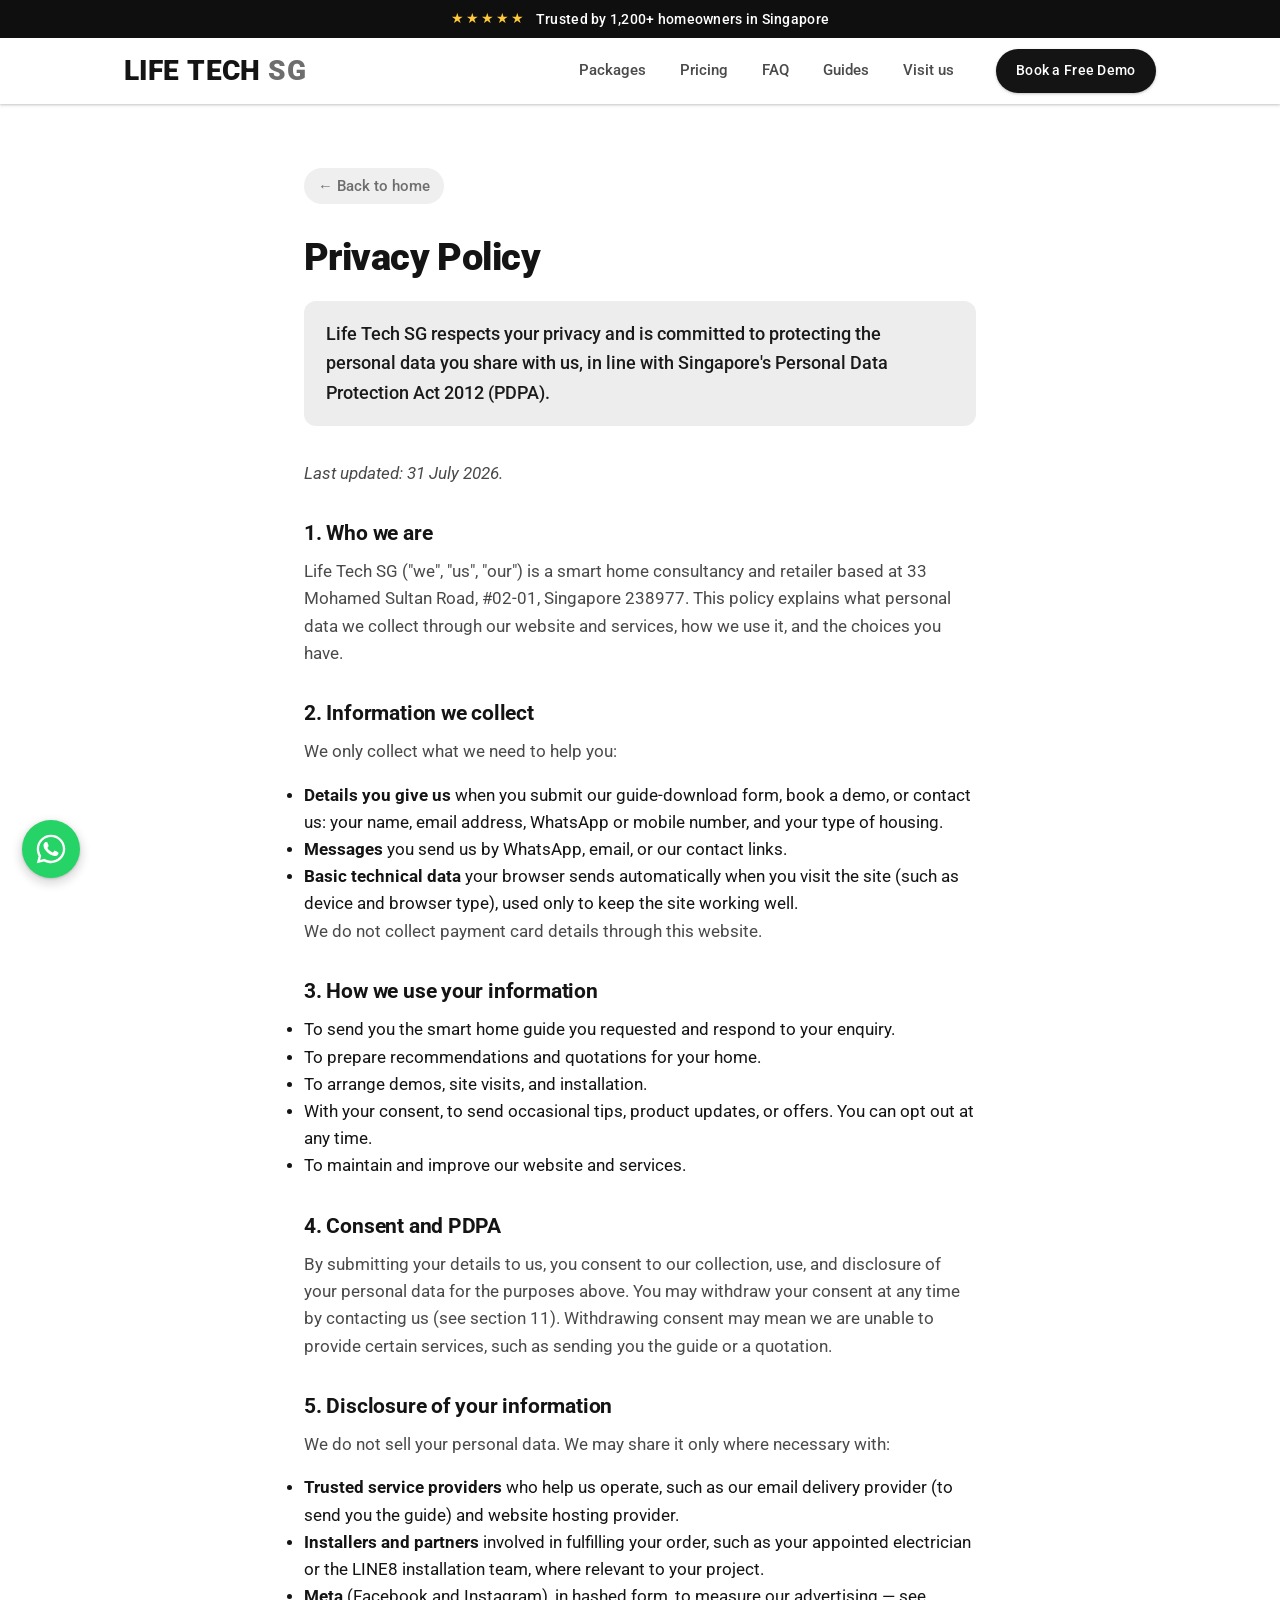
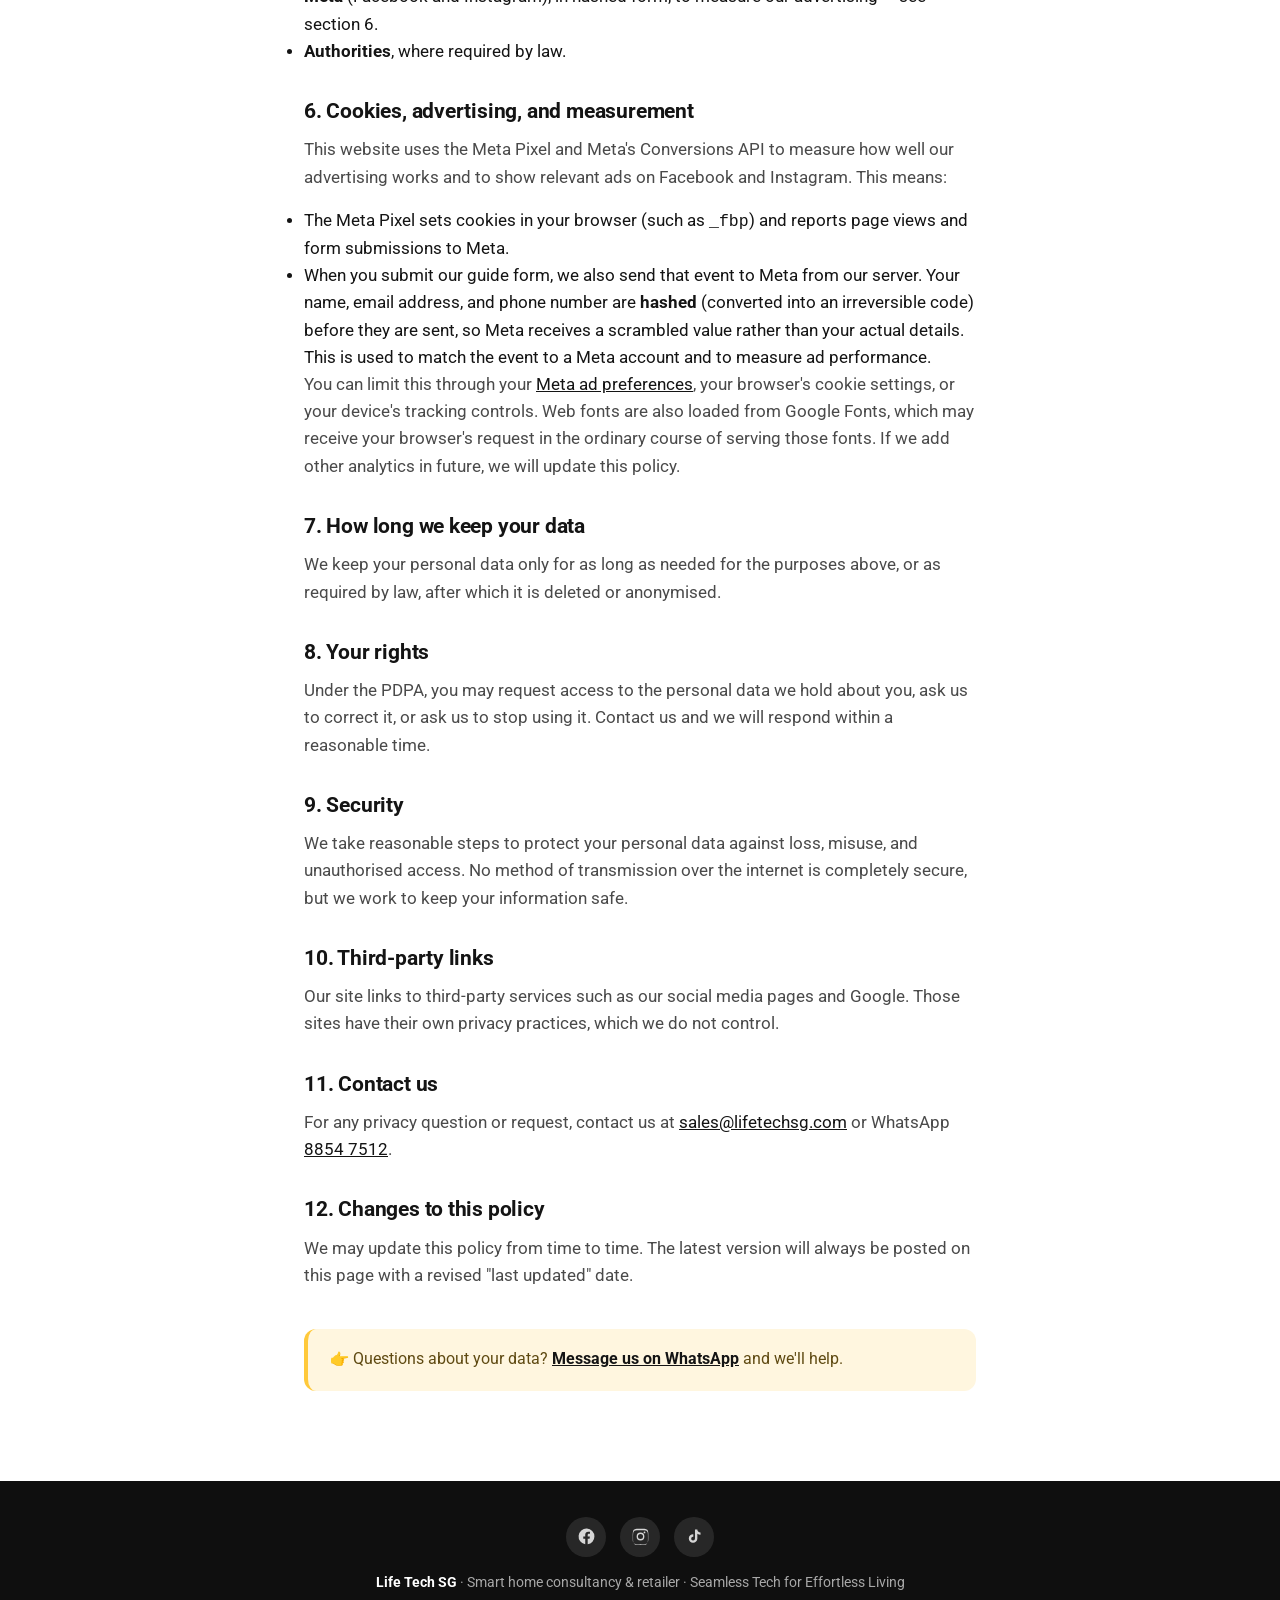
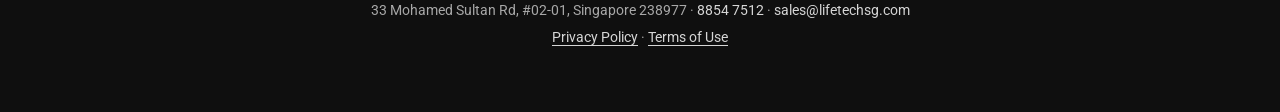
==== commit d75c1b89: "Add Meta Pixel and server-side Conversions API for the guide lead - Add js/meta-pixel.js (base pixel" ====
--- a/privacy.html
+++ b/privacy.html
@@ -10,6 +10,9 @@
   <link href="https://fonts.googleapis.com/css2?family=Roboto:wght@400;500;700;900&display=swap" rel="stylesheet">
   <link rel="stylesheet" href="css/style.css">
   <link rel="icon" href="data:image/svg+xml,<svg xmlns='http://www.w3.org/2000/svg' viewBox='0 0 100 100'><text y='.9em' font-size='90'>🏠</text></svg>">
+  <!-- Meta Pixel (browser side). Conversions API events are sent server-side
+       from api/lead.js and deduplicated against these by event_id. -->
+  <script src="js/meta-pixel.js"></script>
 </head>
 <body>
 
@@ -71,11 +74,17 @@
   <ul>
     <li><strong>Trusted service providers</strong> who help us operate, such as our email delivery provider (to send you the guide) and website hosting provider.</li>
     <li><strong>Installers and partners</strong> involved in fulfilling your order, such as your appointed electrician or the LINE8 installation team, where relevant to your project.</li>
+    <li><strong>Meta</strong> (Facebook and Instagram), in hashed form, to measure our advertising — see section 6.</li>
     <li><strong>Authorities</strong>, where required by law.</li>
   </ul>
 
-  <h2>6. Cookies and analytics</h2>
-  <p>This website does not use advertising or tracking cookies. Web fonts are loaded from Google Fonts, which may receive your browser's request in the ordinary course of serving those fonts. If we add analytics in future, we will update this policy.</p>
+  <h2>6. Cookies, advertising, and measurement</h2>
+  <p>This website uses the Meta Pixel and Meta's Conversions API to measure how well our advertising works and to show relevant ads on Facebook and Instagram. This means:</p>
+  <ul>
+    <li>The Meta Pixel sets cookies in your browser (such as <code>_fbp</code>) and reports page views and form submissions to Meta.</li>
+    <li>When you submit our guide form, we also send that event to Meta from our server. Your name, email address, and phone number are <strong>hashed</strong> (converted into an irreversible code) before they are sent, so Meta receives a scrambled value rather than your actual details. This is used to match the event to a Meta account and to measure ad performance.</li>
+  </ul>
+  <p>You can limit this through your <a href="https://www.facebook.com/settings?tab=ads" target="_blank" rel="noopener">Meta ad preferences</a>, your browser's cookie settings, or your device's tracking controls. Web fonts are also loaded from Google Fonts, which may receive your browser's request in the ordinary course of serving those fonts. If we add other analytics in future, we will update this policy.</p>
 
   <h2>7. How long we keep your data</h2>
   <p>We keep your personal data only for as long as needed for the purposes above, or as required by law, after which it is deleted or anonymised.</p>
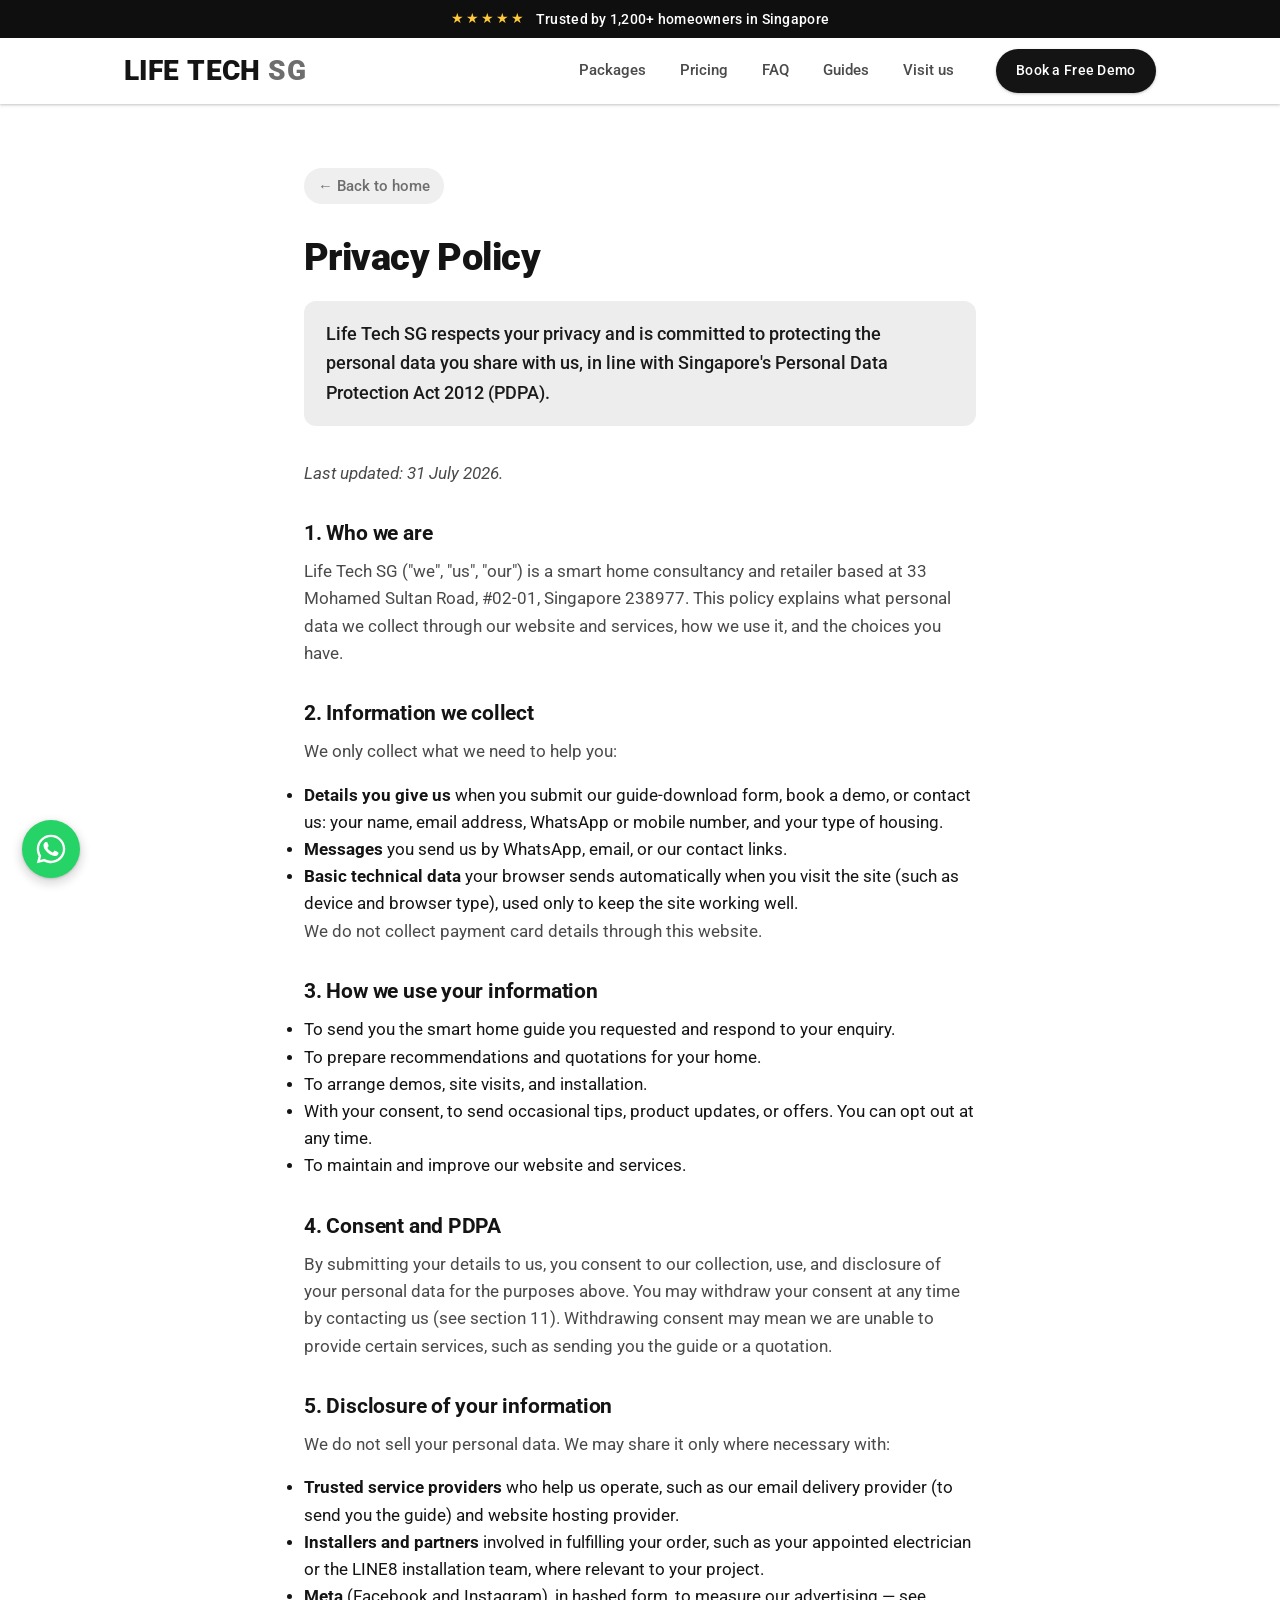
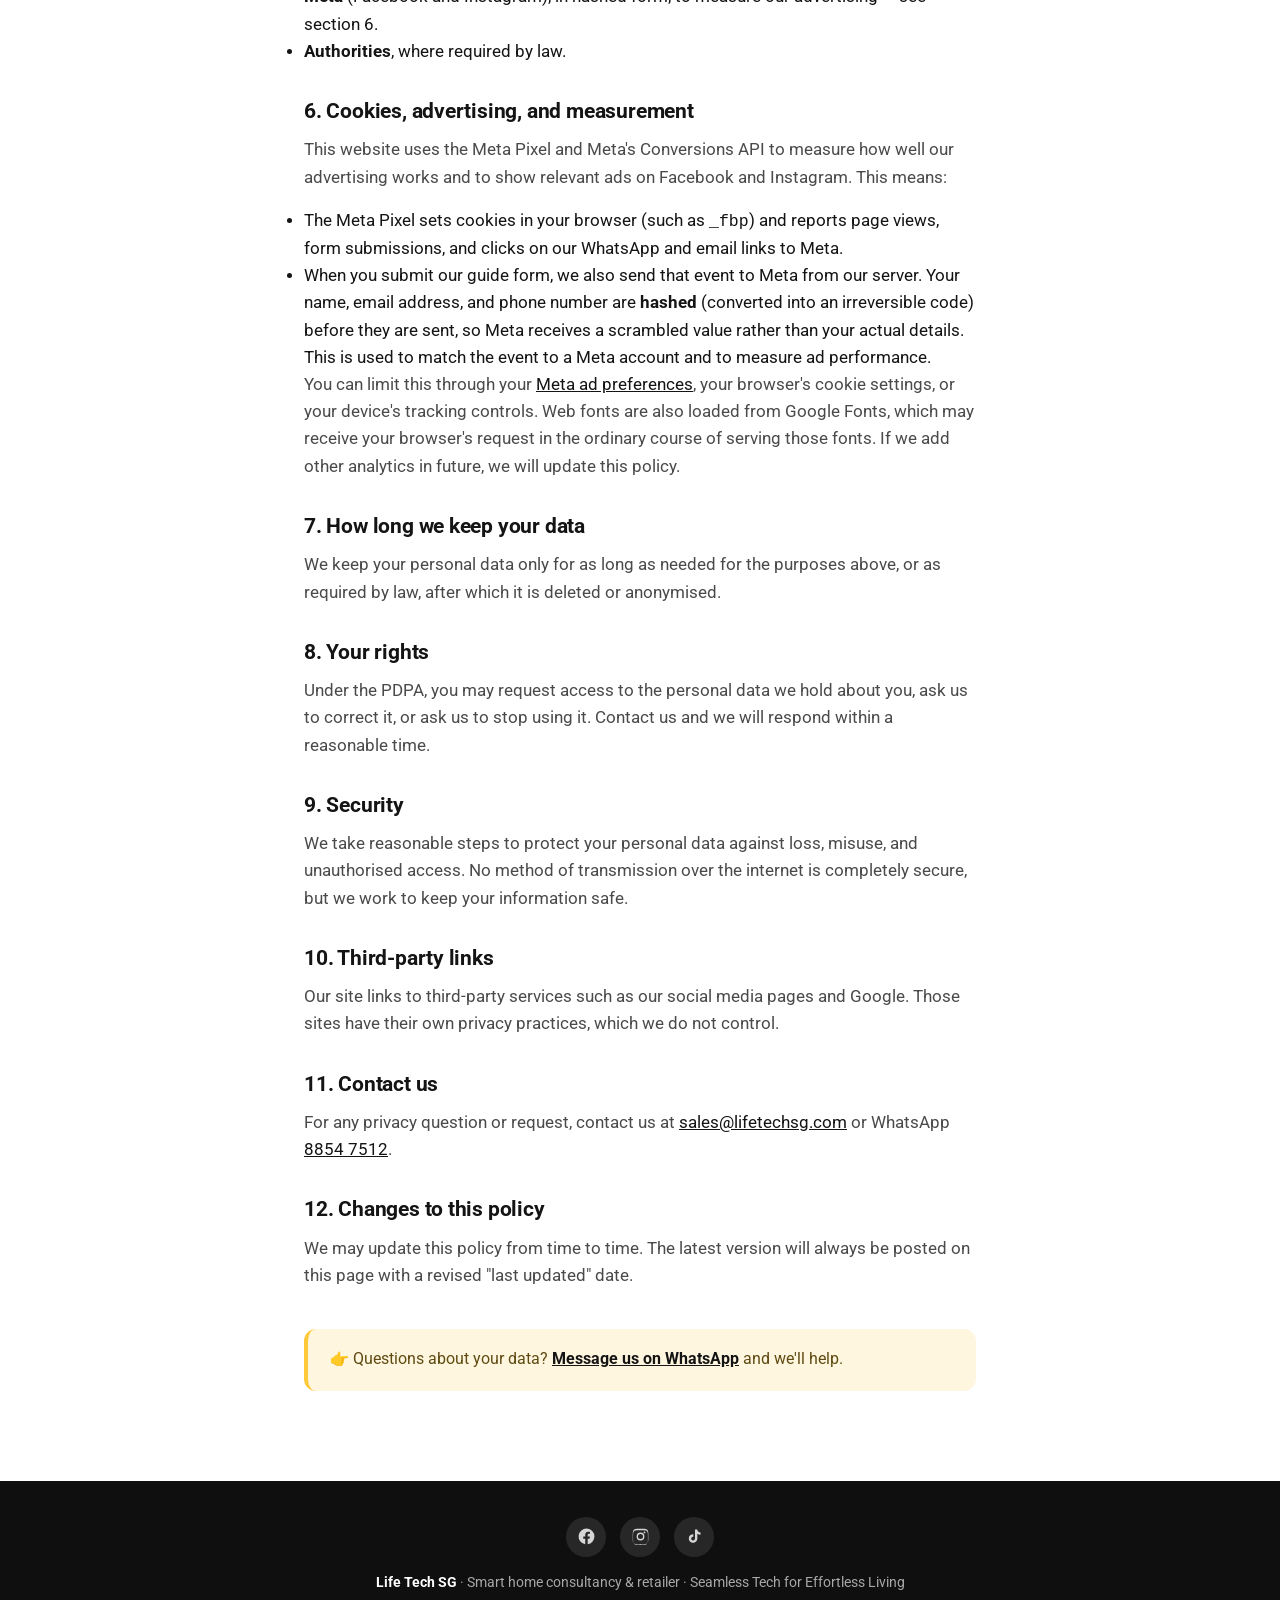
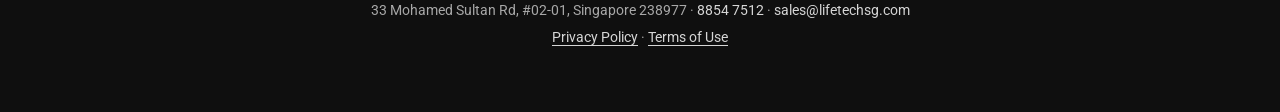
==== commit 49ec2f47: "Count WhatsApp and email clicks as leads Reaching for WhatsApp is the other way people convert here," ====
--- a/privacy.html
+++ b/privacy.html
@@ -81,7 +81,7 @@
   <h2>6. Cookies, advertising, and measurement</h2>
   <p>This website uses the Meta Pixel and Meta's Conversions API to measure how well our advertising works and to show relevant ads on Facebook and Instagram. This means:</p>
   <ul>
-    <li>The Meta Pixel sets cookies in your browser (such as <code>_fbp</code>) and reports page views and form submissions to Meta.</li>
+    <li>The Meta Pixel sets cookies in your browser (such as <code>_fbp</code>) and reports page views, form submissions, and clicks on our WhatsApp and email links to Meta.</li>
     <li>When you submit our guide form, we also send that event to Meta from our server. Your name, email address, and phone number are <strong>hashed</strong> (converted into an irreversible code) before they are sent, so Meta receives a scrambled value rather than your actual details. This is used to match the event to a Meta account and to measure ad performance.</li>
   </ul>
   <p>You can limit this through your <a href="https://www.facebook.com/settings?tab=ads" target="_blank" rel="noopener">Meta ad preferences</a>, your browser's cookie settings, or your device's tracking controls. Web fonts are also loaded from Google Fonts, which may receive your browser's request in the ordinary course of serving those fonts. If we add other analytics in future, we will update this policy.</p>
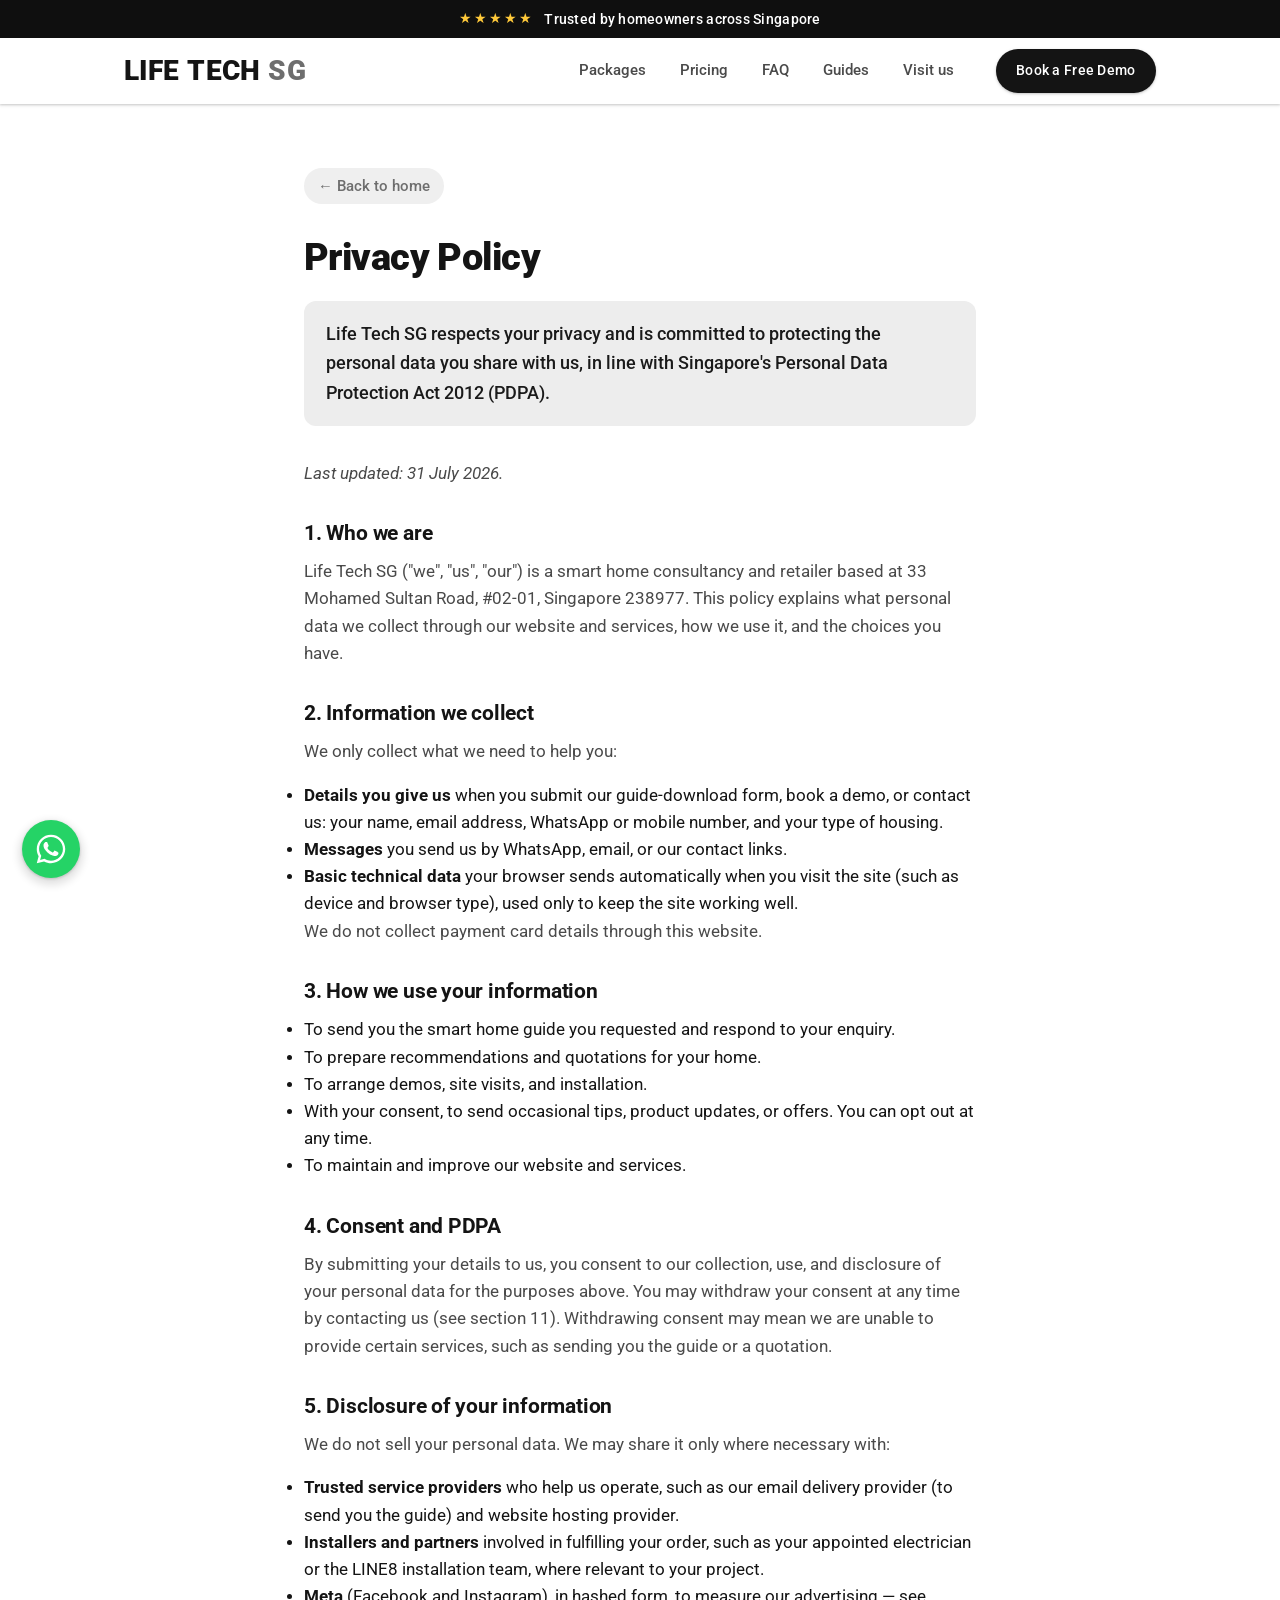
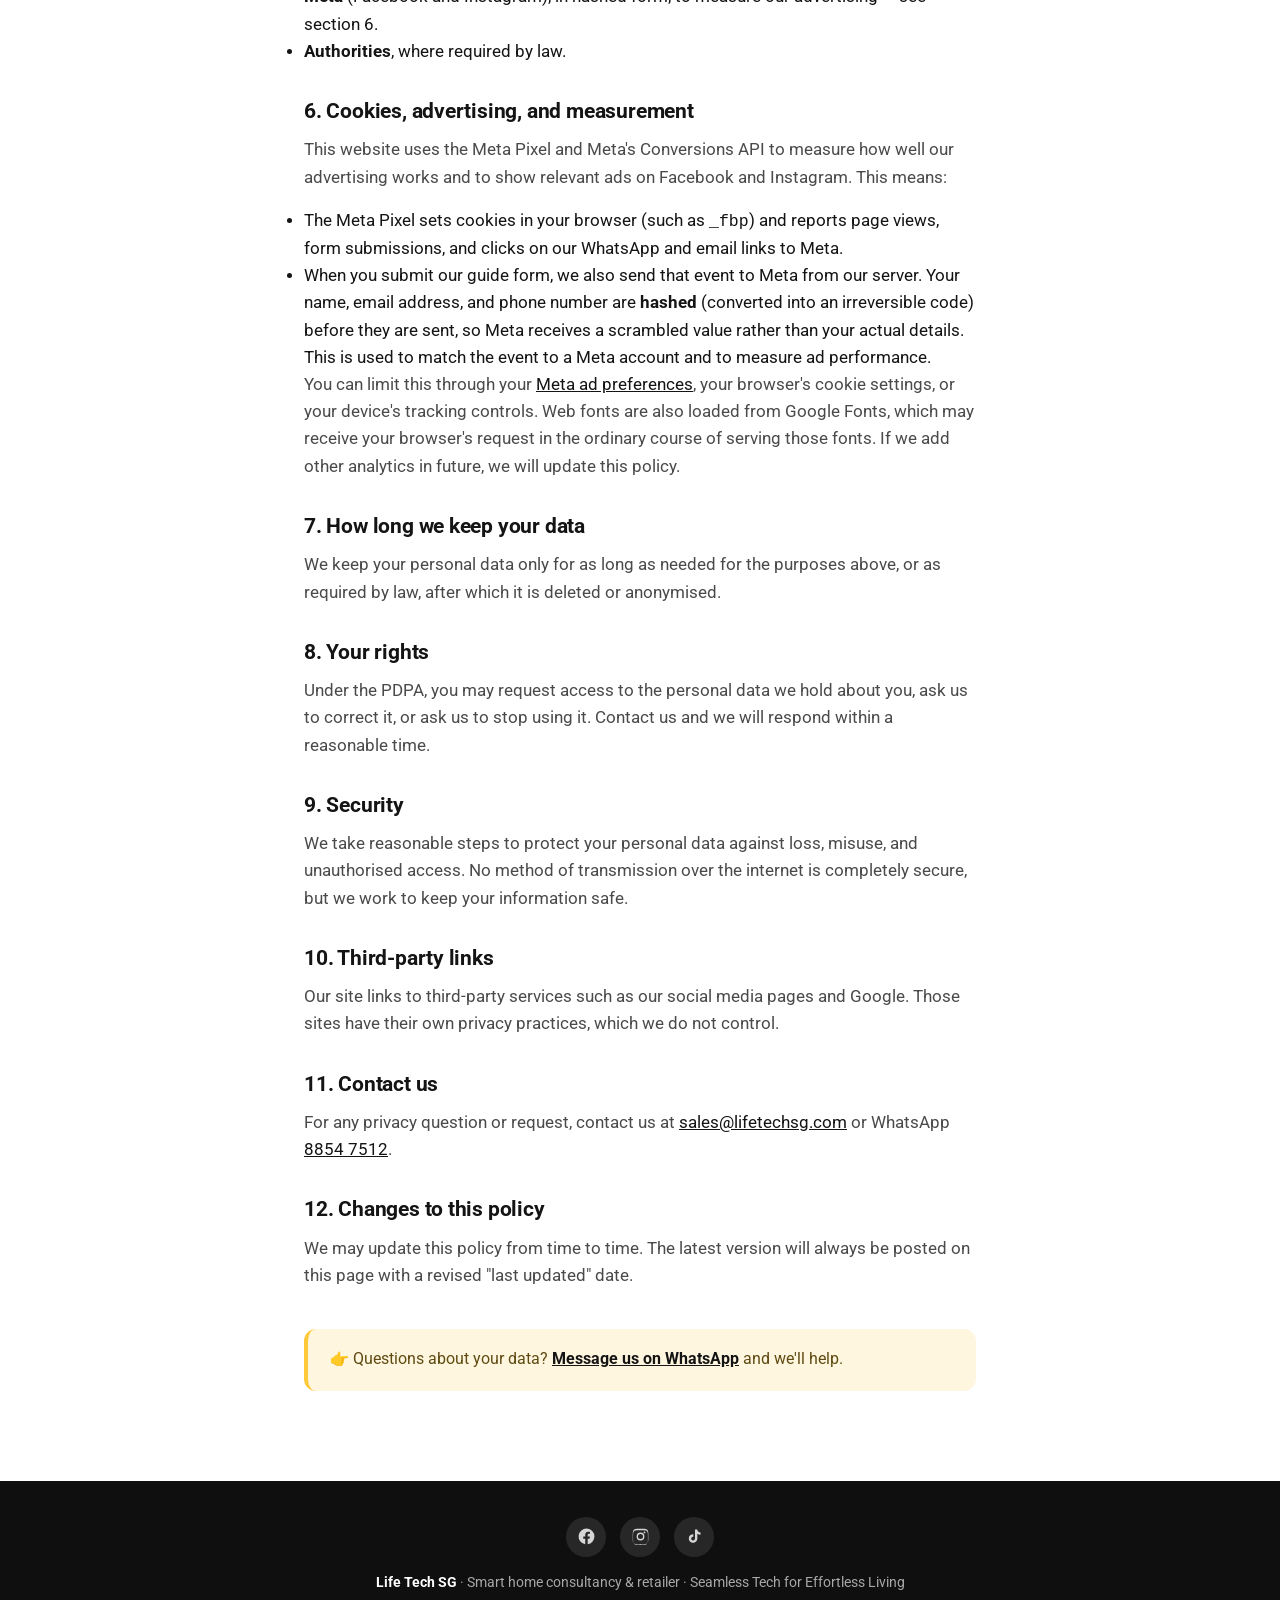
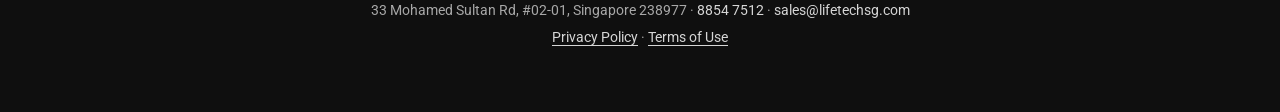
==== commit 3ee0836e: "Drop the exact homes count and the "afternoon" timing claim - Replace "Trusted by 1,200+ homeowners " ====
--- a/privacy.html
+++ b/privacy.html
@@ -20,7 +20,7 @@
   <div class="trust-bar">
     <div class="container">
       <span class="stars" aria-hidden="true">★★★★★</span>
-      <span>Trusted by 1,200+ homeowners in Singapore</span>
+      <span>Trusted by homeowners across Singapore</span>
     </div>
   </div>
   <div class="container nav-wrap">
